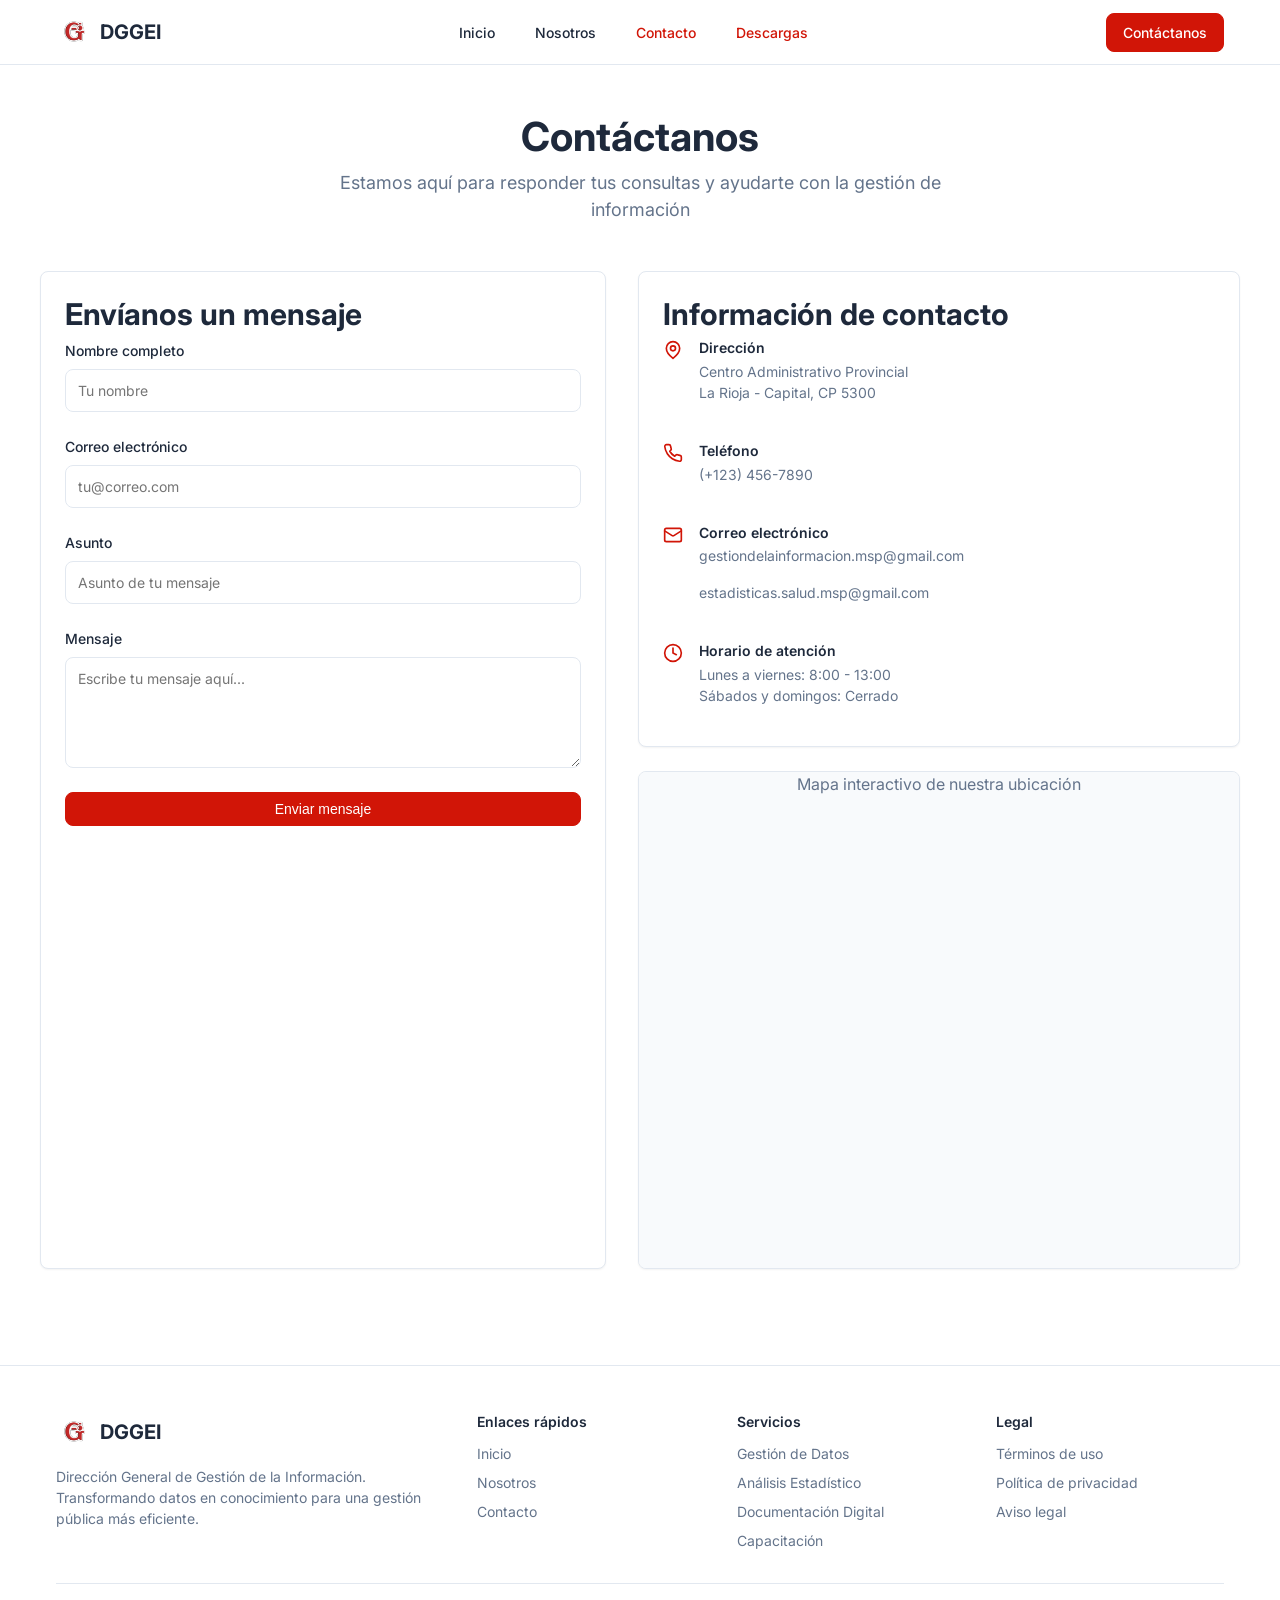
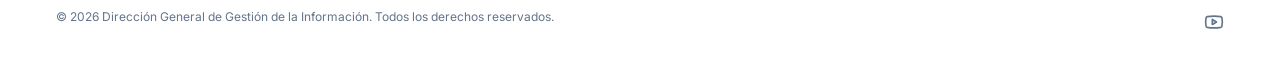
==== contacto.html @ c94e9ccd "Subiendo v1 de la pagina de institucional de la oficina" ====
<!DOCTYPE html>
<html lang="es">
  <head>
    <meta charset="UTF-8" />
    <meta name="viewport" content="width=device-width, initial-scale=1.0" />
    <title>
      Contacto - Dirección General de Gestión Estratégica de la Información
    </title>
    <link rel="stylesheet" href="styles.css" />
    <link
      rel="stylesheet"
      href="https://fonts.googleapis.com/css2?family=Inter:wght@400;500;600;700&display=swap"
    />
    <link rel="shortcut icon" href="assets/favicom.png" type="image/x-icon" />
  </head>
  <body>
    <div class="site-container">
      <!-- Header -->
      <header class="header">
        <div class="container header-container">
          <div class="logo">
            <a href="index.html" class="logo-link">
              <img
                src="assets/logo.svg"
                alt="Logo GI"
                class="logo-image"
                width="28"
                height="28"
              />
              <span class="logo-text">DGGEI</span>
            </a>
          </div>

          <!-- Desktop Navigation -->
          <nav class="desktop-nav">
            <a href="index.html" class="nav-link">Inicio</a>
            <a href="nosotros.html" class="nav-link">Nosotros</a>
            <a href="contacto.html" class="nav-link active">Contacto</a>
            <a href="descargas.html" class="nav-link active">Descargas</a>
          </nav>

          <div class="header-actions">
            <a href="contacto.html" class="button primary-button"
              >Contáctanos</a
            >
          </div>

          <!-- Mobile Menu Button -->
          <button class="mobile-menu-button" aria-label="Toggle Menu">
            <svg
              xmlns="http://www.w3.org/2000/svg"
              width="24"
              height="24"
              viewBox="0 0 24 24"
              fill="none"
              stroke="currentColor"
              stroke-width="2"
              stroke-linecap="round"
              stroke-linejoin="round"
              class="menu-icon"
            >
              <line x1="3" y1="12" x2="21" y2="12"></line>
              <line x1="3" y1="6" x2="21" y2="6"></line>
              <line x1="3" y1="18" x2="21" y2="18"></line>
            </svg>
            <svg
              xmlns="http://www.w3.org/2000/svg"
              width="24"
              height="24"
              viewBox="0 0 24 24"
              fill="none"
              stroke="currentColor"
              stroke-width="2"
              stroke-linecap="round"
              stroke-linejoin="round"
              class="close-icon hidden"
            >
              <line x1="18" y1="6" x2="6" y2="18"></line>
              <line x1="6" y1="6" x2="18" y2="18"></line>
            </svg>
          </button>
        </div>

        <!-- Mobile Navigation -->
        <div class="mobile-nav hidden">
          <div class="container mobile-nav-container">
            <a href="index.html" class="nav-link">Inicio</a>
            <a href="nosotros.html" class="nav-link">Nosotros</a>
            <a href="contacto.html" class="nav-link active">Contacto</a>
            <a href="descargas.html" class="nav-link">Descargas</a>
            <a href="contacto.html" class="button primary-button full-width"
              >Contáctanos</a
            >
          </div>
        </div>
      </header>

      <main>
        <div class="container page-container">
          <!-- Contact Header -->
          <div class="page-header">
            <h1 class="page-title">Contáctanos</h1>
            <p class="page-description">
              Estamos aquí para responder tus consultas y ayudarte con la
              gestión de información
            </p>
          </div>

          <div class="contact-grid">
            <!-- Contact Form -->
            <div class="card contact-form-card">
              <div class="card-content">
                <h2 class="section-title">Envíanos un mensaje</h2>
                <div id="form-success-message" class="success-message hidden">
                  ¡Gracias por contactarnos! Te responderemos a la brevedad.
                </div>
                <form
                  id="contact-form"
                  class="contact-form"
                  onsubmit="sendForm(event)"
                >
                  <div class="form-group">
                    <label for="name" class="form-label">Nombre completo</label>
                    <input
                      type="text"
                      id="name"
                      name="name"
                      class="form-input"
                      placeholder="Tu nombre"
                      required
                    />
                  </div>
                  <div class="form-group">
                    <label for="email" class="form-label"
                      >Correo electrónico</label
                    >
                    <input
                      type="email"
                      id="email"
                      name="email"
                      class="form-input"
                      placeholder="tu@correo.com"
                      required
                    />
                  </div>
                  <div class="form-group">
                    <label for="subject" class="form-label">Asunto</label>
                    <input
                      type="text"
                      id="subject"
                      name="subject"
                      class="form-input"
                      placeholder="Asunto de tu mensaje"
                      required
                    />
                  </div>
                  <div class="form-group">
                    <label for="message" class="form-label">Mensaje</label>
                    <textarea
                      id="message"
                      name="message"
                      class="form-textarea"
                      placeholder="Escribe tu mensaje aquí..."
                      rows="5"
                      required
                    ></textarea>
                  </div>
                  <button
                    type="submit"
                    class="button primary-button full-width"
                    id="submit-button"
                  >
                    Enviar mensaje
                  </button>
                </form>
              </div>
            </div>

            <!-- Contact Information -->
            <div class="contact-info">
              <div class="card">
                <div class="card-content">
                  <h2 class="section-title">Información de contacto</h2>
                  <div class="contact-details">
                    <div class="contact-item">
                      <svg
                        xmlns="http://www.w3.org/2000/svg"
                        width="20"
                        height="20"
                        viewBox="0 0 24 24"
                        fill="none"
                        stroke="currentColor"
                        stroke-width="2"
                        stroke-linecap="round"
                        stroke-linejoin="round"
                        class="icon"
                      >
                        <path
                          d="M20 10c0 6-8 12-8 12s-8-6-8-12a8 8 0 0 1 16 0Z"
                        ></path>
                        <circle cx="12" cy="10" r="3"></circle>
                      </svg>
                      <div>
                        <h3 class="contact-item-title">Dirección</h3>
                        <p class="contact-item-text">
                          Centro Administrativo Provincial<br />
                          La Rioja - Capital, CP 5300
                        </p>
                      </div>
                    </div>
                    <div class="contact-item">
                      <svg
                        xmlns="http://www.w3.org/2000/svg"
                        width="20"
                        height="20"
                        viewBox="0 0 24 24"
                        fill="none"
                        stroke="currentColor"
                        stroke-width="2"
                        stroke-linecap="round"
                        stroke-linejoin="round"
                        class="icon"
                      >
                        <path
                          d="M22 16.92v3a2 2 0 0 1-2.18 2 19.79 19.79 0 0 1-8.63-3.07 19.5 19.5 0 0 1-6-6 19.79 19.79 0 0 1-3.07-8.67A2 2 0 0 1 4.11 2h3a2 2 0 0 1 2 1.72 12.84 12.84 0 0 0 .7 2.81 2 2 0 0 1-.45 2.11L8.09 9.91a16 16 0 0 0 6 6l1.27-1.27a2 2 0 0 1 2.11-.45 12.84 12.84 0 0 0 2.81.7A2 2 0 0 1 22 16.92z"
                        ></path>
                      </svg>
                      <div>
                        <h3 class="contact-item-title">Teléfono</h3>
                        <p class="contact-item-text">(+123) 456-7890</p>
                      </div>
                    </div>
                    <div class="contact-item">
                      <svg
                        xmlns="http://www.w3.org/2000/svg"
                        width="20"
                        height="20"
                        viewBox="0 0 24 24"
                        fill="none"
                        stroke="currentColor"
                        stroke-width="2"
                        stroke-linecap="round"
                        stroke-linejoin="round"
                        class="icon"
                      >
                        <rect width="20" height="16" x="2" y="4" rx="2"></rect>
                        <path
                          d="m22 7-8.97 5.7a1.94 1.94 0 0 1-2.06 0L2 7"
                        ></path>
                      </svg>
                      <div>
                        <h3 class="contact-item-title">Correo electrónico</h3>
                        <p class="contact-item-text">
                          gestiondelainformacion.msp@gmail.com
                        </p>
                        <p class="contact-item-text">
                          estadisticas.salud.msp@gmail.com
                        </p>
                      </div>
                    </div>
                    <div class="contact-item">
                      <svg
                        xmlns="http://www.w3.org/2000/svg"
                        width="20"
                        height="20"
                        viewBox="0 0 24 24"
                        fill="none"
                        stroke="currentColor"
                        stroke-width="2"
                        stroke-linecap="round"
                        stroke-linejoin="round"
                        class="icon"
                      >
                        <circle cx="12" cy="12" r="10"></circle>
                        <polyline points="12 6 12 12 16 14"></polyline>
                      </svg>
                      <div>
                        <h3 class="contact-item-title">Horario de atención</h3>
                        <p class="contact-item-text">
                          Lunes a viernes: 8:00 - 13:00<br />
                          Sábados y domingos: Cerrado
                        </p>
                      </div>
                    </div>
                  </div>
                </div>
              </div>

              <!-- Map -->
              <div class="card map-card">
                <div class="map-placeholder">
                  <p class="map-placeholder-text">
                    Mapa interactivo de nuestra ubicación
                    <br />
                    <span class="map-placeholder-subtext"
                      ><iframe
                        src="https://www.google.com/maps/embed?pb=!1m18!1m12!1m3!1d3343.742573573482!2d-66.85952069999999!3d-29.4300107!2m3!1f0!2f0!3f0!3m2!1i1024!2i768!4f13.1!3m3!1m2!1s0x9427dbd21a9eafe9%3A0x290761e71077c26a!2sMinisterio%20de%20Salud%20P%C3%BAblica!5e1!3m2!1ses!2sar!4v1743521096053!5m2!1ses!2sar"
                        width="600"
                        height="450"
                        style="border: 0"
                        allowfullscreen=""
                        loading="lazy"
                        referrerpolicy="no-referrer-when-downgrade"
                      ></iframe
                    ></span>
                  </p>
                </div>
              </div>
            </div>
          </div>
        </div>
      </main>

      <!-- Footer -->
      <footer class="footer">
        <div class="container">
          <div class="footer-main">
            <div class="footer-info">
              <!-- Footer info logo -->
              <div class="logo">
                <a href="index.html" class="logo-link">
                  <img
                    src="assets/logo.svg"
                    alt="Logo GI"
                    class="logo-image"
                    width="28"
                    height="28"
                  />
                  <span class="logo-text">DGGEI</span>
                </a>
              </div>
              <p class="footer-description">
                Dirección General de Gestión de la Información. Transformando
                datos en conocimiento para una gestión pública más eficiente.
              </p>
            </div>
            <div class="footer-links">
              <div class="footer-links-column">
                <h3 class="footer-links-title">Enlaces rápidos</h3>
                <nav class="footer-nav">
                  <a href="index.html" class="footer-link">Inicio</a>
                  <a href="nosotros.html" class="footer-link">Nosotros</a>
                  <a href="contacto.html" class="footer-link">Contacto</a>
                </nav>
              </div>
              <div class="footer-links-column">
                <h3 class="footer-links-title">Servicios</h3>
                <nav class="footer-nav">
                  <a href="#" class="footer-link">Gestión de Datos</a>
                  <a href="#" class="footer-link">Análisis Estadístico</a>
                  <a href="#" class="footer-link">Documentación Digital</a>
                  <a href="#" class="footer-link">Capacitación</a>
                </nav>
              </div>
              <div class="footer-links-column">
                <h3 class="footer-links-title">Legal</h3>
                <nav class="footer-nav">
                  <a href="#" class="footer-link">Términos de uso</a>
                  <a href="#" class="footer-link">Política de privacidad</a>
                  <a href="#" class="footer-link">Aviso legal</a>
                </nav>
              </div>
            </div>
          </div>
          <div class="footer-bottom">
            <p class="copyright">
              &copy; <span id="current-year"></span> Dirección General de
              Gestión de la Información. Todos los derechos reservados.
            </p>
            <div class="social-links">
              <a
                target="_blank"
                href="https://www.youtube.com/"
                class="social-link"
                aria-label="YouTube"
              >
                <svg
                  xmlns="http://www.w3.org/2000/svg"
                  width="20"
                  height="20"
                  viewBox="0 0 24 24"
                  fill="none"
                  stroke="currentColor"
                  stroke-width="2"
                  stroke-linecap="round"
                  stroke-linejoin="round"
                >
                  <path
                    d="M2.5 17a24.12 24.12 0 0 1 0-10 2 2 0 0 1 1.4-1.4 49.56 49.56 0 0 1 16.2 0A2 2 0 0 1 21.5 7a24.12 24.12 0 0 1 0 10 2 2 0 0 1-1.4 1.4 49.55 49.55 0 0 1-16.2 0A2 2 0 0 1 2.5 17"
                  ></path>
                  <path d="m10 15 5-3-5-3z"></path>
                </svg>
              </a>
            </div>
          </div>
        </div>
      </footer>
    </div>

    <script src="script.js"></script>
  </body>
</html>
---- styles.css ----
/* Base Styles */
:root {
  --primary-color: #d11507;
  --primary-hover: #d11507;
  --background-color: #ffffff;
  --text-color: #1e293b;
  --text-muted: #64748b;
  --border-color: #e2e8f0;
  --card-background: #ffffff;
  --accent-background: #f8fafc;
  --success-color: #10b981;
  --success-background: #ecfdf5;
  --font-family: "Inter", -apple-system, BlinkMacSystemFont, "Segoe UI", Roboto,
    Oxygen, Ubuntu, Cantarell, "Open Sans", "Helvetica Neue", sans-serif;
  --border-radius: 0.5rem;
  --shadow-sm: 0 1px 2px 0 rgba(0, 0, 0, 0.05);
  --shadow: 0 1px 3px 0 rgba(0, 0, 0, 0.1), 0 1px 2px 0 rgba(0, 0, 0, 0.06);
  --shadow-md: 0 4px 6px -1px rgba(0, 0, 0, 0.1),
    0 2px 4px -1px rgba(0, 0, 0, 0.06);
  --shadow-lg: 0 10px 15px -3px rgba(0, 0, 0, 0.1),
    0 4px 6px -2px rgba(0, 0, 0, 0.05);
}

* {
  margin: 0;
  padding: 0;
  box-sizing: border-box;
}

html {
  font-size: 16px;
  scroll-behavior: smooth;
}

body {
  font-family: var(--font-family);
  color: var(--text-color);
  background-color: var(--background-color);
  line-height: 1.5;
}

.site-container {
  display: flex;
  flex-direction: column;
  min-height: 100vh;
}

.container {
  width: 100%;
  max-width: 1200px;
  margin: 0 auto;
  padding: 0 1rem;
}

main {
  flex: 1;
}

.hidden {
  display: none !important;
}

/* Typography */
h1,
h2,
h3,
h4,
h5,
h6 {
  font-weight: 700;
  line-height: 1.2;
  margin-bottom: 0.5rem;
}

p {
  margin-bottom: 1rem;
}

a {
  color: var(--primary-color);
  text-decoration: none;
  transition: color 0.2s ease;
}

a:hover {
  color: var(--primary-hover);
}

.text-center {
  text-align: center;
}

/* Buttons */
.button {
  display: inline-flex;
  align-items: center;
  justify-content: center;
  padding: 0.5rem 1rem;
  font-size: 0.875rem;
  font-weight: 500;
  border-radius: var(--border-radius);
  cursor: pointer;
  transition: all 0.2s ease;
  text-decoration: none;
}

.primary-button {
  background-color: var(--primary-color);
  color: white;
  border: 1px solid var(--primary-color);
}

.primary-button:hover {
  background-color: var(--primary-hover);
  color: white;
  border-color: var(--primary-hover);
}

.outline-button {
  background-color: transparent;
  color: var(--text-color);
  border: 1px solid var(--border-color);
}

.outline-button:hover {
  background-color: var(--accent-background);
}

.full-width {
  width: 100%;
}

/* Header */
.header {
  position: sticky;
  top: 0;
  z-index: 50;
  width: 100%;
  border-bottom: 1px solid var(--border-color);
  background-color: rgba(255, 255, 255, 0.95);
  backdrop-filter: blur(8px);
}

.header-container {
  display: flex;
  height: 4rem;
  align-items: center;
  justify-content: space-between;
}

/* Actualiza estos estilos en el archivo styles.css */
.logo-link {
  display: flex;
  align-items: center;
  gap: 0.5rem;
  color: var(--text-color);
}

.logo-image {
  width: 36px; /* Aumentado de 28px a 36px */
  height: 36px; /* Aumentado de 28px a 36px */
  object-fit: contain;
}

.logo-text {
  font-weight: 700;
  font-size: 1.25rem;
}

.icon {
  color: var(--primary-color);
}

.desktop-nav {
  display: none;
}

.nav-link {
  font-size: 0.875rem;
  font-weight: 500;
  color: var(--text-color);
  transition: color 0.2s ease;
  padding: 0.5rem;
}

.nav-link:hover,
.nav-link.active {
  color: var(--primary-color);
}

.header-actions {
  display: none;
}

.mobile-menu-button {
  display: flex;
  align-items: center;
  justify-content: center;
  background: none;
  border: none;
  cursor: pointer;
  color: var(--text-color);
}

.mobile-nav {
  border-top: 1px solid var(--border-color);
}

.mobile-nav-container {
  display: flex;
  flex-direction: column;
  gap: 1rem;
  padding: 1rem 0;
}

/* Hero Section */
.hero {
  background: linear-gradient(to bottom, #f0f9ff, #ffffff);
  padding: 5rem 0;
}

.hero-content {
  display: flex;
  flex-direction: column;
  align-items: center;
  text-align: center;
  gap: 1rem;
}

.hero-title {
  font-size: 2rem;
  font-weight: 700;
  line-height: 1.2;
}

.hero-description {
  max-width: 700px;
  color: var(--text-muted);
  font-size: 1.125rem;
}

.hero-buttons {
  display: flex;
  gap: 1rem;
  margin-top: 1rem;
}

/* Sections */
section {
  padding: 3rem 0;
}

.section-header {
  display: flex;
  flex-direction: column;
  align-items: center;
  text-align: center;
  margin-bottom: 2rem;
}

.section-title {
  font-size: 1.875rem;
  font-weight: 700;
  margin-bottom: 0.5rem;
}

.section-description {
  max-width: 700px;
  color: var(--text-muted);
  font-size: 1rem;
}

/* Cards */
.card {
  background-color: var(--card-background);
  border: 1px solid var(--border-color);
  border-radius: var(--border-radius);
  overflow: hidden;
  box-shadow: var(--shadow-sm);
}

.card-header {
  display: flex;
  align-items: center;
  gap: 1rem;
  padding: 1.5rem;
}

.card-title {
  font-size: 1.25rem;
  font-weight: 600;
}

.card-title.accent {
  color: var(--primary-color);
}

.card-content {
  padding: 1.5rem;
}

.card-description {
  color: var(--text-muted);
  font-size: 0.875rem;
}

/* Services */
.services-grid {
  display: grid;
  grid-template-columns: 1fr;
  gap: 1.5rem;
}

/* CTA */
.cta {
  background-color: var(--accent-background);
  padding: 3rem 0;
}

.cta-content {
  display: flex;
  flex-direction: column;
  align-items: center;
  text-align: center;
  gap: 1rem;
}

.cta-title {
  font-size: 1.5rem;
  font-weight: 700;
}

.cta-description {
  max-width: 600px;
  color: var(--text-muted);
  font-size: 1rem;
  margin-bottom: 1rem;
}

/* Page Container */
.page-container {
  padding: 3rem 0;
}

.page-header {
  display: flex;
  flex-direction: column;
  align-items: center;
  text-align: center;
  margin-bottom: 2rem;
}

.page-title {
  font-size: 2.5rem;
  font-weight: 700;
  margin-bottom: 0.5rem;
}

.page-description {
  max-width: 700px;
  color: var(--text-muted);
  font-size: 1.125rem;
}

/* About Us Page */
.mission-vision {
  display: grid;
  grid-template-columns: 1fr;
  gap: 1.5rem;
  margin-bottom: 3rem;
}

.history-section {
  margin-bottom: 3rem;
}

.history-content {
  display: grid;
  grid-template-columns: 1fr;
  gap: 2rem;
}

.history-text p {
  margin-bottom: 1rem;
}

.history-image {
  display: flex;
  justify-content: center;
}

.rounded-image {
  border-radius: var(--border-radius);
  box-shadow: var(--shadow-md);
  max-width: 100%;
  height: auto;
}

.team-section {
  margin-bottom: 3rem;
}

.team-grid {
  display: grid;
  grid-template-columns: 1fr;
  gap: 1.5rem;
}

.team-card {
  padding: 1.5rem;
}

.team-member {
  display: flex;
  flex-direction: column;
  align-items: center;
  text-align: center;
}

.team-photo {
  width: 6rem;
  height: 6rem;
  border-radius: 50%;
  background-color: var(--accent-background);
  overflow: hidden;
  margin-bottom: 1rem;
}

.team-photo img {
  width: 100%;
  height: 100%;
  object-fit: cover;
}

.team-name {
  font-size: 1.125rem;
  font-weight: 700;
  margin-bottom: 0.25rem;
}

.team-position {
  font-size: 0.875rem;
  color: var(--text-muted);
  margin-bottom: 0.5rem;
}

.team-bio {
  font-size: 0.875rem;
}

.values-section {
  background-color: var(--accent-background);
  padding: 2rem;
  border-radius: var(--border-radius);
}

.values-grid {
  display: grid;
  grid-template-columns: 1fr;
  gap: 1rem;
  margin-top: 1.5rem;
}

.value-card {
  background-color: var(--card-background);
  padding: 1rem;
  border-radius: var(--border-radius);
  box-shadow: var(--shadow-sm);
}

.value-title {
  font-size: 1rem;
  font-weight: 600;
  color: var(--primary-color);
  margin-bottom: 0.5rem;
}

.value-description {
  font-size: 0.875rem;
}

/* Contact Page */
.contact-grid {
  display: grid;
  grid-template-columns: 1fr;
  gap: 2rem;
  margin-bottom: 3rem;
}

.contact-form-card {
  padding: 0;
}

.contact-form {
  display: flex;
  flex-direction: column;
  gap: 1.5rem;
}

.form-group {
  display: flex;
  flex-direction: column;
  gap: 0.5rem;
}

.form-label {
  font-size: 0.875rem;
  font-weight: 500;
}

.form-input,
.form-textarea {
  padding: 0.75rem;
  border: 1px solid var(--border-color);
  border-radius: var(--border-radius);
  font-family: var(--font-family);
  font-size: 0.875rem;
  width: 100%;
}

.form-input:focus,
.form-textarea:focus {
  outline: none;
  border-color: var(--primary-color);
  box-shadow: 0 0 0 2px rgba(37, 99, 235, 0.2);
}

.success-message {
  background-color: var(--success-background);
  color: var(--success-color);
  padding: 1rem;
  border-radius: var(--border-radius);
  margin-bottom: 1.5rem;
}

.contact-info {
  display: flex;
  flex-direction: column;
  gap: 1.5rem;
}

.contact-details {
  display: flex;
  flex-direction: column;
  gap: 1.5rem;
}

.contact-item {
  display: flex;
  gap: 1rem;
}

.contact-item-title {
  font-size: 0.875rem;
  font-weight: 600;
  margin-bottom: 0.25rem;
}

.contact-item-text {
  font-size: 0.875rem;
  color: var(--text-muted);
}

.map-card {
  padding: 0;
}

.map-placeholder {
  aspect-ratio: 16 / 9;
  width: 100%;
  background-color: var(--accent-background);
  display: flex;
  align-items: center;
  justify-content: center;
}

.map-placeholder-text {
  text-align: center;
  color: var(--text-muted);
}

.map-placeholder-subtext {
  font-size: 0.75rem;
}

.faq-section {
  margin-top: 3rem;
}

.faq-grid {
  display: grid;
  grid-template-columns: 1fr;
  gap: 1.5rem;
  margin-top: 2rem;
}

.faq-question {
  font-size: 1.125rem;
  font-weight: 600;
  margin-bottom: 0.5rem;
}

.faq-answer {
  color: var(--text-muted);
  font-size: 0.875rem;
}

/* Footer */
.footer {
  background-color: var(--background-color);
  border-top: 1px solid var(--border-color);
  padding: 3rem 0 1.5rem;
}

.footer-main {
  display: flex;
  flex-direction: column;
  gap: 2rem;
  margin-bottom: 2rem;
}

.footer-info {
  display: flex;
  flex-direction: column;
  gap: 1rem;
}

.footer-description {
  font-size: 0.875rem;
  color: var(--text-muted);
}

.footer-links {
  display: grid;
  grid-template-columns: repeat(2, 1fr);
  gap: 2rem;
}

.footer-links-title {
  font-size: 0.875rem;
  font-weight: 600;
  margin-bottom: 0.75rem;
}

.footer-nav {
  display: flex;
  flex-direction: column;
  gap: 0.5rem;
}

.footer-link {
  font-size: 0.875rem;
  color: var(--text-muted);
}

.footer-link:hover {
  text-decoration: underline;
}

.footer-bottom {
  display: flex;
  flex-direction: column;
  gap: 1rem;
  padding-top: 1.5rem;
  border-top: 1px solid var(--border-color);
}

.copyright {
  font-size: 0.75rem;
  color: var(--text-muted);
}

.social-links {
  display: flex;
  gap: 1rem;
}

.social-link {
  color: var(--text-muted);
  transition: color 0.2s ease;
}

.social-link:hover {
  color: var(--text-color);
}

/* Media Queries */
@media (min-width: 640px) {
  .hero-title {
    font-size: 2.5rem;
  }

  .services-grid {
    grid-template-columns: repeat(2, 1fr);
  }

  .values-grid {
    grid-template-columns: repeat(2, 1fr);
  }

  .faq-grid {
    grid-template-columns: repeat(2, 1fr);
  }

  .footer-bottom {
    flex-direction: row;
    justify-content: space-between;
    align-items: center;
  }
}

@media (min-width: 768px) {
  .desktop-nav {
    display: flex;
    gap: 1.5rem;
  }

  .header-actions {
    display: flex;
    gap: 1rem;
  }

  .mobile-menu-button {
    display: none;
  }

  .hero-title {
    font-size: 3rem;
  }

  .mission-vision {
    grid-template-columns: repeat(2, 1fr);
  }

  .history-content {
    grid-template-columns: 1fr 1fr;
  }

  .team-grid {
    grid-template-columns: repeat(3, 1fr);
  }

  .contact-grid {
    grid-template-columns: 1fr 1fr;
  }
}

@media (min-width: 1024px) {
  .services-grid {
    grid-template-columns: repeat(3, 1fr);
  }

  .values-grid {
    grid-template-columns: repeat(4, 1fr);
  }

  .footer-links {
    grid-template-columns: repeat(3, 1fr);
  }

  .footer-main {
    flex-direction: row;
  }

  .footer-info {
    width: 33.333%;
  }

  .footer-links {
    flex: 1;
  }
}

/* Downloads Page Styles */
.downloads-section,
.dashboards-section,
.instructions-section {
  margin-bottom: 3rem;
}

.documents-grid {
  display: grid;
  grid-template-columns: 1fr;
  gap: 1.5rem;
  margin-top: 1.5rem;
}

.document-card {
  display: flex;
  flex-direction: column;
  background-color: var(--card-background);
  border: 1px solid var(--border-color);
  border-radius: var(--border-radius);
  overflow: hidden;
  padding: 1.5rem;
  box-shadow: var(--shadow-sm);
}

@media (min-width: 768px) {
  .document-card {
    flex-direction: row;
    align-items: center;
    gap: 1.5rem;
  }
}

.document-icon {
  display: flex;
  justify-content: center;
  align-items: center;
  color: var(--primary-color);
  margin-bottom: 1rem;
}

@media (min-width: 768px) {
  .document-icon {
    margin-bottom: 0;
  }
}

.document-info {
  flex: 1;
}

.document-title {
  font-size: 1.125rem;
  font-weight: 600;
  margin-bottom: 0.5rem;
}

.document-description {
  color: var(--text-muted);
  font-size: 0.875rem;
  margin-bottom: 0.75rem;
}

.document-meta {
  display: flex;
  flex-wrap: wrap;
  gap: 1rem;
  font-size: 0.75rem;
  color: var(--text-muted);
}

.document-download-btn {
  display: flex;
  align-items: center;
  gap: 0.5rem;
  margin-top: 1rem;
}

@media (min-width: 768px) {
  .document-download-btn {
    margin-top: 0;
  }
}

.download-icon {
  color: var(--primary-color);
}

.upload-section {
  margin-top: 3rem;
  background-color: var(--accent-background);
  padding: 2rem;
  border-radius: var(--border-radius);
}

.upload-title {
  font-size: 1.25rem;
  font-weight: 600;
  margin-bottom: 0.5rem;
}

.upload-description {
  color: var(--text-muted);
  font-size: 0.875rem;
  margin-bottom: 1.5rem;
}

.upload-form {
  display: flex;
  flex-direction: column;
  gap: 1.5rem;
}

.file-upload-container {
  position: relative;
}

.file-input {
  position: absolute;
  width: 0.1px;
  height: 0.1px;
  opacity: 0;
  overflow: hidden;
  z-index: -1;
}

.file-upload-label {
  display: flex;
  align-items: center;
  gap: 0.5rem;
  padding: 0.75rem 1rem;
  background-color: var(--accent-background);
  border: 1px solid var(--border-color);
  border-radius: var(--border-radius);
  cursor: pointer;
  font-size: 0.875rem;
  transition: background-color 0.2s ease;
}

.file-upload-label:hover {
  background-color: var(--border-color);
}

.file-name {
  margin-top: 0.5rem;
  font-size: 0.875rem;
  color: var(--text-muted);
}

.dashboards-grid {
  display: grid;
  grid-template-columns: 1fr;
  gap: 2rem;
  margin-top: 1.5rem;
}

@media (min-width: 1024px) {
  .dashboards-grid {
    grid-template-columns: repeat(2, 1fr);
  }
}

.dashboard-card {
  background-color: var(--card-background);
  border: 1px solid var(--border-color);
  border-radius: var(--border-radius);
  overflow: hidden;
  box-shadow: var(--shadow-sm);
  padding: 1.5rem;
}

.dashboard-title {
  font-size: 1.25rem;
  font-weight: 600;
  margin-bottom: 0.5rem;
}

.dashboard-description {
  color: var(--text-muted);
  font-size: 0.875rem;
  margin-bottom: 1.5rem;
}

.dashboard-embed {
  margin-bottom: 1rem;
}

.dashboard-placeholder {
  position: relative;
  width: 100%;
  border-radius: var(--border-radius);
  overflow: hidden;
}

.dashboard-image {
  width: 100%;
  height: auto;
  display: block;
}

.dashboard-overlay {
  position: absolute;
  top: 0;
  left: 0;
  width: 100%;
  height: 100%;
  background-color: rgba(0, 0, 0, 0.5);
  display: flex;
  align-items: center;
  justify-content: center;
  opacity: 0;
  transition: opacity 0.3s ease;
}

.dashboard-placeholder:hover .dashboard-overlay {
  opacity: 1;
}

.dashboard-meta {
  display: flex;
  flex-wrap: wrap;
  gap: 1rem;
  font-size: 0.75rem;
  color: var(--text-muted);
  margin-top: 1rem;
}

.add-dashboard-form {
  display: flex;
  flex-direction: column;
  gap: 1.5rem;
}

.form-select {
  padding: 0.75rem;
  border: 1px solid var(--border-color);
  border-radius: var(--border-radius);
  font-family: var(--font-family);
  font-size: 0.875rem;
  width: 100%;
  background-color: var(--background-color);
}

.code-textarea {
  font-family: monospace;
}

.instructions-section {
  margin-top: 3rem;
}

.instructions-content {
  display: flex;
  flex-direction: column;
  gap: 1.5rem;
  margin-top: 1.5rem;
}

.instruction-item {
  display: flex;
  gap: 1.5rem;
}

.instruction-number {
  display: flex;
  align-items: center;
  justify-content: center;
  width: 2.5rem;
  height: 2.5rem;
  background-color: var(--primary-color);
  color: white;
  border-radius: 50%;
  font-weight: 600;
  flex-shrink: 0;
}

.instruction-title {
  font-size: 1.125rem;
  font-weight: 600;
  margin-bottom: 0.5rem;
}

.instruction-description {
  color: var(--text-muted);
  font-size: 0.875rem;
}
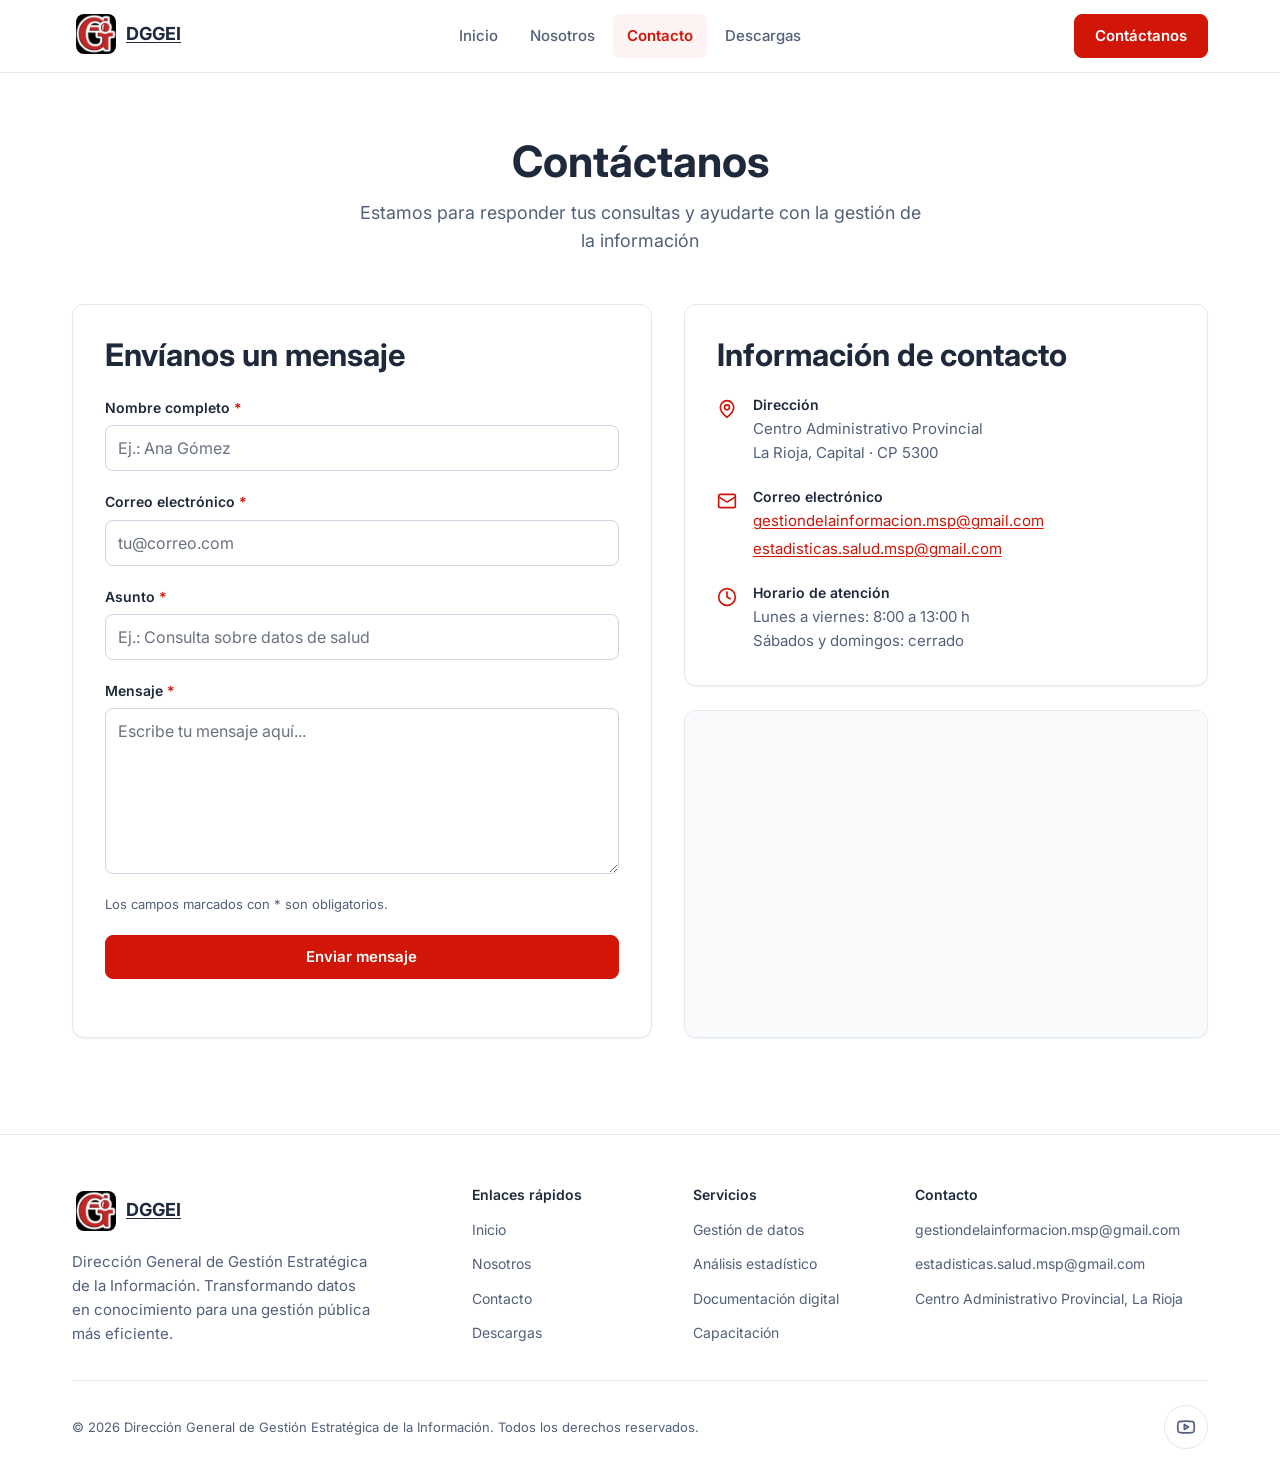
==== commit e3d5c0e4: "Rediseno del sitio, descargas sin tableros y formulario con Apps Script" ====
--- a/contacto.html
+++ b/contacto.html
@@ -2,18 +2,46 @@
 <html lang="es">
   <head>
     <meta charset="UTF-8" />
-    <meta name="viewport" content="width=device-width, initial-scale=1.0" />
-    <title>
-      Contacto - Dirección General de Gestión Estratégica de la Información
-    </title>
-    <link rel="stylesheet" href="styles.css" />
+    <meta name="viewport" content="width=device-width, initial-scale=1" />
+    <title>Contacto | DGGEI — Ministerio de Salud de La Rioja</title>
+    <meta
+      name="description"
+      content="Ponte en contacto con la Dirección General de Gestión Estratégica de la Información de La Rioja. Consultas, dirección, correos electrónicos y horario de atención."
+    />
+    <meta name="theme-color" content="#ffffff" />
+    <meta property="og:type" content="website" />
+    <meta property="og:site_name" content="DGGEI" />
+    <meta property="og:locale" content="es_AR" />
+    <meta
+      property="og:title"
+      content="Contacto | DGGEI — Ministerio de Salud de La Rioja"
+    />
+    <meta
+      property="og:description"
+      content="Consultas, dirección, correos electrónicos y horario de atención de la Dirección General de Gestión Estratégica de la Información de La Rioja."
+    />
+    <meta name="twitter:card" content="summary" />
+    <meta
+      name="twitter:title"
+      content="Contacto | DGGEI — Ministerio de Salud de La Rioja"
+    />
+    <meta
+      name="twitter:description"
+      content="Consultas, dirección, correos electrónicos y horario de atención de la Dirección General de Gestión Estratégica de la Información de La Rioja."
+    />
+    <link rel="icon" href="assets/favicon-32.png" sizes="32x32" type="image/png" />
+    <link rel="apple-touch-icon" href="assets/apple-touch-icon.png" />
+    <link rel="preconnect" href="https://fonts.googleapis.com" />
+    <link rel="preconnect" href="https://fonts.gstatic.com" crossorigin />
     <link
       rel="stylesheet"
       href="https://fonts.googleapis.com/css2?family=Inter:wght@400;500;600;700&display=swap"
     />
-    <link rel="shortcut icon" href="assets/favicom.png" type="image/x-icon" />
+    <link rel="stylesheet" href="styles.css" />
   </head>
   <body>
+    <a class="skip-link" href="#contenido">Saltar al contenido</a>
+
     <div class="site-container">
       <!-- Header -->
       <header class="header">
@@ -21,32 +49,41 @@
           <div class="logo">
             <a href="index.html" class="logo-link">
               <img
-                src="assets/logo.svg"
-                alt="Logo GI"
+                src="assets/logo-96.png"
+                alt=""
                 class="logo-image"
-                width="28"
-                height="28"
+                width="40"
+                height="40"
               />
               <span class="logo-text">DGGEI</span>
+              <span class="visually-hidden"
+                >— Dirección General de Gestión Estratégica de la Información</span
+              >
             </a>
           </div>
 
           <!-- Desktop Navigation -->
-          <nav class="desktop-nav">
+          <nav class="desktop-nav" aria-label="Navegación principal">
             <a href="index.html" class="nav-link">Inicio</a>
             <a href="nosotros.html" class="nav-link">Nosotros</a>
-            <a href="contacto.html" class="nav-link active">Contacto</a>
-            <a href="descargas.html" class="nav-link active">Descargas</a>
+            <a href="contacto.html" class="nav-link" aria-current="page"
+              >Contacto</a
+            >
+            <a href="descargas.html" class="nav-link">Descargas</a>
           </nav>
 
           <div class="header-actions">
-            <a href="contacto.html" class="button primary-button"
-              >Contáctanos</a
-            >
+            <a href="contacto.html" class="button primary-button">Contáctanos</a>
           </div>
 
           <!-- Mobile Menu Button -->
-          <button class="mobile-menu-button" aria-label="Toggle Menu">
+          <button
+            class="mobile-menu-button"
+            type="button"
+            aria-label="Abrir menú"
+            aria-expanded="false"
+            aria-controls="mobile-nav"
+          >
             <svg
               xmlns="http://www.w3.org/2000/svg"
               width="24"
@@ -58,6 +95,8 @@
               stroke-linecap="round"
               stroke-linejoin="round"
               class="menu-icon"
+              aria-hidden="true"
+              focusable="false"
             >
               <line x1="3" y1="12" x2="21" y2="12"></line>
               <line x1="3" y1="6" x2="21" y2="6"></line>
@@ -74,6 +113,8 @@
               stroke-linecap="round"
               stroke-linejoin="round"
               class="close-icon hidden"
+              aria-hidden="true"
+              focusable="false"
             >
               <line x1="18" y1="6" x2="6" y2="18"></line>
               <line x1="6" y1="6" x2="18" y2="18"></line>
@@ -82,27 +123,29 @@
         </div>
 
         <!-- Mobile Navigation -->
-        <div class="mobile-nav hidden">
-          <div class="container mobile-nav-container">
+        <div class="mobile-nav hidden" id="mobile-nav">
+          <nav class="container mobile-nav-container" aria-label="Navegación móvil">
             <a href="index.html" class="nav-link">Inicio</a>
             <a href="nosotros.html" class="nav-link">Nosotros</a>
-            <a href="contacto.html" class="nav-link active">Contacto</a>
+            <a href="contacto.html" class="nav-link" aria-current="page"
+              >Contacto</a
+            >
             <a href="descargas.html" class="nav-link">Descargas</a>
             <a href="contacto.html" class="button primary-button full-width"
               >Contáctanos</a
             >
-          </div>
+          </nav>
         </div>
       </header>
 
-      <main>
+      <main id="contenido" tabindex="-1">
         <div class="container page-container">
           <!-- Contact Header -->
           <div class="page-header">
             <h1 class="page-title">Contáctanos</h1>
             <p class="page-description">
-              Estamos aquí para responder tus consultas y ayudarte con la
-              gestión de información
+              Estamos para responder tus consultas y ayudarte con la gestión de
+              la información
             </p>
           </div>
 
@@ -111,28 +154,49 @@
             <div class="card contact-form-card">
               <div class="card-content">
                 <h2 class="section-title">Envíanos un mensaje</h2>
-                <div id="form-success-message" class="success-message hidden">
-                  ¡Gracias por contactarnos! Te responderemos a la brevedad.
-                </div>
-                <form
-                  id="contact-form"
-                  class="contact-form"
-                  onsubmit="sendForm(event)"
-                >
+
+                <div
+                  id="form-success-message"
+                  class="success-message hidden"
+                  role="status"
+                ></div>
+                <div
+                  id="form-error-message"
+                  class="error-message hidden"
+                  role="alert"
+                ></div>
+
+                <form id="contact-form" class="contact-form">
+                  <div class="form-honeypot" aria-hidden="true">
+                    <label for="website">No completar este campo</label>
+                    <input
+                      type="text"
+                      id="website"
+                      name="website"
+                      tabindex="-1"
+                      autocomplete="off"
+                    />
+                  </div>
                   <div class="form-group">
-                    <label for="name" class="form-label">Nombre completo</label>
+                    <label for="name" class="form-label"
+                      >Nombre completo
+                      <span class="required-mark" aria-hidden="true">*</span></label
+                    >
                     <input
                       type="text"
                       id="name"
                       name="name"
                       class="form-input"
-                      placeholder="Tu nombre"
+                      placeholder="Ej.: Ana Gómez"
+                      autocomplete="name"
+                      maxlength="100"
                       required
                     />
                   </div>
                   <div class="form-group">
                     <label for="email" class="form-label"
-                      >Correo electrónico</label
+                      >Correo electrónico
+                      <span class="required-mark" aria-hidden="true">*</span></label
                     >
                     <input
                       type="email"
@@ -140,31 +204,47 @@
                       name="email"
                       class="form-input"
                       placeholder="tu@correo.com"
+                      autocomplete="email"
+                      inputmode="email"
+                      autocapitalize="none"
+                      spellcheck="false"
+                      maxlength="254"
                       required
                     />
                   </div>
                   <div class="form-group">
-                    <label for="subject" class="form-label">Asunto</label>
+                    <label for="subject" class="form-label"
+                      >Asunto
+                      <span class="required-mark" aria-hidden="true">*</span></label
+                    >
                     <input
                       type="text"
                       id="subject"
                       name="subject"
                       class="form-input"
-                      placeholder="Asunto de tu mensaje"
+                      placeholder="Ej.: Consulta sobre datos de salud"
+                      maxlength="120"
                       required
                     />
                   </div>
                   <div class="form-group">
-                    <label for="message" class="form-label">Mensaje</label>
+                    <label for="message" class="form-label"
+                      >Mensaje
+                      <span class="required-mark" aria-hidden="true">*</span></label
+                    >
                     <textarea
                       id="message"
                       name="message"
                       class="form-textarea"
                       placeholder="Escribe tu mensaje aquí..."
-                      rows="5"
+                      rows="6"
+                      maxlength="2000"
                       required
                     ></textarea>
                   </div>
+                  <p class="form-hint">
+                    Los campos marcados con * son obligatorios.
+                  </p>
                   <button
                     type="submit"
                     class="button primary-button full-width"
@@ -194,6 +274,8 @@
                         stroke-linecap="round"
                         stroke-linejoin="round"
                         class="icon"
+                        aria-hidden="true"
+                        focusable="false"
                       >
                         <path
                           d="M20 10c0 6-8 12-8 12s-8-6-8-12a8 8 0 0 1 16 0Z"
@@ -204,7 +286,7 @@
                         <h3 class="contact-item-title">Dirección</h3>
                         <p class="contact-item-text">
                           Centro Administrativo Provincial<br />
-                          La Rioja - Capital, CP 5300
+                          La Rioja, Capital · CP 5300
                         </p>
                       </div>
                     </div>
@@ -220,28 +302,8 @@
                         stroke-linecap="round"
                         stroke-linejoin="round"
                         class="icon"
-                      >
-                        <path
-                          d="M22 16.92v3a2 2 0 0 1-2.18 2 19.79 19.79 0 0 1-8.63-3.07 19.5 19.5 0 0 1-6-6 19.79 19.79 0 0 1-3.07-8.67A2 2 0 0 1 4.11 2h3a2 2 0 0 1 2 1.72 12.84 12.84 0 0 0 .7 2.81 2 2 0 0 1-.45 2.11L8.09 9.91a16 16 0 0 0 6 6l1.27-1.27a2 2 0 0 1 2.11-.45 12.84 12.84 0 0 0 2.81.7A2 2 0 0 1 22 16.92z"
-                        ></path>
-                      </svg>
-                      <div>
-                        <h3 class="contact-item-title">Teléfono</h3>
-                        <p class="contact-item-text">(+123) 456-7890</p>
-                      </div>
-                    </div>
-                    <div class="contact-item">
-                      <svg
-                        xmlns="http://www.w3.org/2000/svg"
-                        width="20"
-                        height="20"
-                        viewBox="0 0 24 24"
-                        fill="none"
-                        stroke="currentColor"
-                        stroke-width="2"
-                        stroke-linecap="round"
-                        stroke-linejoin="round"
-                        class="icon"
+                        aria-hidden="true"
+                        focusable="false"
                       >
                         <rect width="20" height="16" x="2" y="4" rx="2"></rect>
                         <path
@@ -251,10 +313,18 @@
                       <div>
                         <h3 class="contact-item-title">Correo electrónico</h3>
                         <p class="contact-item-text">
-                          gestiondelainformacion.msp@gmail.com
+                          <a
+                            class="contact-item-link"
+                            href="mailto:gestiondelainformacion.msp@gmail.com"
+                            >gestiondelainformacion.msp<wbr />@gmail.com</a
+                          >
                         </p>
                         <p class="contact-item-text">
-                          estadisticas.salud.msp@gmail.com
+                          <a
+                            class="contact-item-link"
+                            href="mailto:estadisticas.salud.msp@gmail.com"
+                            >estadisticas.salud.msp<wbr />@gmail.com</a
+                          >
                         </p>
                       </div>
                     </div>
@@ -270,6 +340,8 @@
                         stroke-linecap="round"
                         stroke-linejoin="round"
                         class="icon"
+                        aria-hidden="true"
+                        focusable="false"
                       >
                         <circle cx="12" cy="12" r="10"></circle>
                         <polyline points="12 6 12 12 16 14"></polyline>
@@ -277,8 +349,8 @@
                       <div>
                         <h3 class="contact-item-title">Horario de atención</h3>
                         <p class="contact-item-text">
-                          Lunes a viernes: 8:00 - 13:00<br />
-                          Sábados y domingos: Cerrado
+                          Lunes a viernes: 8:00 a 13:00 h<br />
+                          Sábados y domingos: cerrado
                         </p>
                       </div>
                     </div>
@@ -288,22 +360,14 @@
 
               <!-- Map -->
               <div class="card map-card">
-                <div class="map-placeholder">
-                  <p class="map-placeholder-text">
-                    Mapa interactivo de nuestra ubicación
-                    <br />
-                    <span class="map-placeholder-subtext"
-                      ><iframe
-                        src="https://www.google.com/maps/embed?pb=!1m18!1m12!1m3!1d3343.742573573482!2d-66.85952069999999!3d-29.4300107!2m3!1f0!2f0!3f0!3m2!1i1024!2i768!4f13.1!3m3!1m2!1s0x9427dbd21a9eafe9%3A0x290761e71077c26a!2sMinisterio%20de%20Salud%20P%C3%BAblica!5e1!3m2!1ses!2sar!4v1743521096053!5m2!1ses!2sar"
-                        width="600"
-                        height="450"
-                        style="border: 0"
-                        allowfullscreen=""
-                        loading="lazy"
-                        referrerpolicy="no-referrer-when-downgrade"
-                      ></iframe
-                    ></span>
-                  </p>
+                <div class="map-embed">
+                  <iframe
+                    title="Ubicación del Ministerio de Salud Pública de La Rioja en Google Maps"
+                    src="https://www.google.com/maps/embed?pb=!1m18!1m12!1m3!1d3343.742573573482!2d-66.85952069999999!3d-29.4300107!2m3!1f0!2f0!3f0!3m2!1i1024!2i768!4f13.1!3m3!1m2!1s0x9427dbd21a9eafe9%3A0x290761e71077c26a!2sMinisterio%20de%20Salud%20P%C3%BAblica!5e1!3m2!1ses!2sar!4v1743521096053!5m2!1ses!2sar"
+                    loading="lazy"
+                    allowfullscreen
+                    referrerpolicy="no-referrer-when-downgrade"
+                  ></iframe>
                 </div>
               </div>
             </div>
@@ -316,48 +380,71 @@
         <div class="container">
           <div class="footer-main">
             <div class="footer-info">
-              <!-- Footer info logo -->
               <div class="logo">
                 <a href="index.html" class="logo-link">
                   <img
-                    src="assets/logo.svg"
-                    alt="Logo GI"
+                    src="assets/logo-96.png"
+                    alt=""
                     class="logo-image"
-                    width="28"
-                    height="28"
+                    width="40"
+                    height="40"
                   />
                   <span class="logo-text">DGGEI</span>
+                  <span class="visually-hidden"
+                    >— Dirección General de Gestión Estratégica de la
+                    Información</span
+                  >
                 </a>
               </div>
               <p class="footer-description">
-                Dirección General de Gestión de la Información. Transformando
-                datos en conocimiento para una gestión pública más eficiente.
+                Dirección General de Gestión Estratégica de la Información.
+                Transformando datos en conocimiento para una gestión pública más
+                eficiente.
               </p>
             </div>
             <div class="footer-links">
               <div class="footer-links-column">
                 <h3 class="footer-links-title">Enlaces rápidos</h3>
-                <nav class="footer-nav">
+                <nav class="footer-nav" aria-label="Enlaces rápidos">
                   <a href="index.html" class="footer-link">Inicio</a>
                   <a href="nosotros.html" class="footer-link">Nosotros</a>
                   <a href="contacto.html" class="footer-link">Contacto</a>
+                  <a href="descargas.html" class="footer-link">Descargas</a>
                 </nav>
               </div>
               <div class="footer-links-column">
                 <h3 class="footer-links-title">Servicios</h3>
-                <nav class="footer-nav">
-                  <a href="#" class="footer-link">Gestión de Datos</a>
-                  <a href="#" class="footer-link">Análisis Estadístico</a>
-                  <a href="#" class="footer-link">Documentación Digital</a>
-                  <a href="#" class="footer-link">Capacitación</a>
+                <nav class="footer-nav" aria-label="Servicios">
+                  <a href="index.html#servicios" class="footer-link"
+                    >Gestión de datos</a
+                  >
+                  <a href="index.html#servicios" class="footer-link"
+                    >Análisis estadístico</a
+                  >
+                  <a href="index.html#servicios" class="footer-link"
+                    >Documentación digital</a
+                  >
+                  <a href="index.html#servicios" class="footer-link"
+                    >Capacitación</a
+                  >
                 </nav>
               </div>
               <div class="footer-links-column">
-                <h3 class="footer-links-title">Legal</h3>
-                <nav class="footer-nav">
-                  <a href="#" class="footer-link">Términos de uso</a>
-                  <a href="#" class="footer-link">Política de privacidad</a>
-                  <a href="#" class="footer-link">Aviso legal</a>
+                <h3 class="footer-links-title">Contacto</h3>
+                <nav class="footer-nav" aria-label="Contacto">
+                  <a
+                    href="mailto:gestiondelainformacion.msp@gmail.com"
+                    class="footer-link"
+                    >gestiondelainformacion.msp<wbr />@gmail.com</a
+                  >
+                  <a
+                    href="mailto:estadisticas.salud.msp@gmail.com"
+                    class="footer-link"
+                    >estadisticas.salud.msp<wbr />@gmail.com</a
+                  >
+                  <a href="contacto.html" class="footer-link"
+                    >Centro Administrativo Provincial, La Rioja</a
+                  >
                 </nav>
               </div>
             </div>
@@ -365,14 +452,16 @@
           <div class="footer-bottom">
             <p class="copyright">
               &copy; <span id="current-year"></span> Dirección General de
-              Gestión de la Información. Todos los derechos reservados.
+              Gestión Estratégica de la Información. Todos los derechos
+              reservados.
             </p>
             <div class="social-links">
               <a
                 target="_blank"
-                href="https://www.youtube.com/"
+                rel="noopener noreferrer"
+                href="https://www.youtube.com/@GestiondelaInformacion-MSP"
                 class="social-link"
-                aria-label="YouTube"
+                aria-label="Canal de YouTube de la Dirección General de Gestión Estratégica de la Información"
               >
                 <svg
                   xmlns="http://www.w3.org/2000/svg"
@@ -384,6 +473,8 @@
                   stroke-width="2"
                   stroke-linecap="round"
                   stroke-linejoin="round"
+                  aria-hidden="true"
+                  focusable="false"
                 >
                   <path
                     d="M2.5 17a24.12 24.12 0 0 1 0-10 2 2 0 0 1 1.4-1.4 49.56 49.56 0 0 1 16.2 0A2 2 0 0 1 21.5 7a24.12 24.12 0 0 1 0 10 2 2 0 0 1-1.4 1.4 49.55 49.55 0 0 1-16.2 0A2 2 0 0 1 2.5 17"
@@ -397,6 +488,6 @@
       </footer>
     </div>
 
-    <script src="script.js"></script>
+    <script src="script.js" defer></script>
   </body>
 </html>
--- a/styles.css
+++ b/styles.css
@@ -1,66 +1,130 @@
-/* Base Styles */
+/* ==========================================================================
+   DGGEI — Hoja de estilos
+   Sistema de diseño: tokens, tipografía fluida, componentes y utilidades.
+   ========================================================================== */
+
+/* Tokens ------------------------------------------------------------------ */
 :root {
-  --primary-color: #d11507;
-  --primary-hover: #d11507;
-  --background-color: #ffffff;
-  --text-color: #1e293b;
-  --text-muted: #64748b;
-  --border-color: #e2e8f0;
-  --card-background: #ffffff;
-  --accent-background: #f8fafc;
-  --success-color: #10b981;
+  --brand: #d11507;
+  --brand-hover: #a91106;
+  --brand-active: #8c0d04;
+  --brand-soft: #fdf3f2;
+  --brand-soft-strong: #f8ded9;
+
+  --surface: #ffffff;
+  --surface-muted: #f8fafc;
+  --text: #1e293b;
+  --text-muted: #52607a;
+  --border: #e2e8f0;
+  --border-strong: #cbd5e1;
+
+  --success: #047857;
   --success-background: #ecfdf5;
+  --success-border: #a7f3d0;
+  --danger: #b42318;
+  --danger-background: #fef3f2;
+  --danger-border: #fecdca;
+
   --font-family: "Inter", -apple-system, BlinkMacSystemFont, "Segoe UI", Roboto,
     Oxygen, Ubuntu, Cantarell, "Open Sans", "Helvetica Neue", sans-serif;
-  --border-radius: 0.5rem;
-  --shadow-sm: 0 1px 2px 0 rgba(0, 0, 0, 0.05);
-  --shadow: 0 1px 3px 0 rgba(0, 0, 0, 0.1), 0 1px 2px 0 rgba(0, 0, 0, 0.06);
-  --shadow-md: 0 4px 6px -1px rgba(0, 0, 0, 0.1),
-    0 2px 4px -1px rgba(0, 0, 0, 0.06);
-  --shadow-lg: 0 10px 15px -3px rgba(0, 0, 0, 0.1),
-    0 4px 6px -2px rgba(0, 0, 0, 0.05);
-}
-
-* {
+
+  --radius-sm: 0.5rem;
+  --radius: 0.75rem;
+  --radius-lg: 1rem;
+  --shadow-sm: 0 1px 2px 0 rgba(15, 23, 42, 0.06);
+  --shadow-md: 0 10px 30px -18px rgba(15, 23, 42, 0.35);
+
+  --header-height: 4.5rem;
+  --container-width: 1200px;
+  --z-header: 20;
+  --z-skip-link: 100;
+
+  /* Alias heredados */
+  --primary-color: var(--brand);
+  --primary-hover: var(--brand-hover);
+  --background-color: var(--surface);
+  --text-color: var(--text);
+  --border-color: var(--border);
+  --card-background: var(--surface);
+  --accent-background: var(--surface-muted);
+  --border-radius: var(--radius-sm);
+  --shadow: var(--shadow-sm);
+  --shadow-lg: var(--shadow-md);
+}
+
+/* Base -------------------------------------------------------------------- */
+*,
+*::before,
+*::after {
   margin: 0;
   padding: 0;
   box-sizing: border-box;
 }
 
 html {
-  font-size: 16px;
+  font-size: 100%;
+  -webkit-text-size-adjust: 100%;
   scroll-behavior: smooth;
 }
 
 body {
   font-family: var(--font-family);
-  color: var(--text-color);
-  background-color: var(--background-color);
-  line-height: 1.5;
+  color: var(--text);
+  background-color: var(--surface);
+  line-height: 1.6;
+  overflow-wrap: break-word;
+  -webkit-font-smoothing: antialiased;
+  text-rendering: optimizeLegibility;
 }
 
 .site-container {
   display: flex;
   flex-direction: column;
-  min-height: 100vh;
+  min-height: 100dvh;
 }
 
 .container {
   width: 100%;
-  max-width: 1200px;
-  margin: 0 auto;
-  padding: 0 1rem;
+  max-width: var(--container-width);
+  margin-inline: auto;
+  padding-inline: clamp(1rem, 4vw, 2rem);
 }
 
 main {
-  flex: 1;
+  flex: 1 0 auto;
+}
+
+main:focus {
+  outline: none;
+}
+
+img,
+svg,
+iframe {
+  max-width: 100%;
 }
 
 .hidden {
   display: none !important;
 }
 
-/* Typography */
+.text-center {
+  text-align: center;
+}
+
+.visually-hidden {
+  position: absolute !important;
+  width: 1px;
+  height: 1px;
+  padding: 0;
+  margin: -1px;
+  overflow: hidden;
+  clip-path: inset(50%);
+  white-space: nowrap;
+  border: 0;
+}
+
+/* Tipografía -------------------------------------------------------------- */
 h1,
 h2,
 h3,
@@ -68,124 +132,206 @@
 h5,
 h6 {
   font-weight: 700;
-  line-height: 1.2;
-  margin-bottom: 0.5rem;
+  line-height: 1.15;
+  text-wrap: balance;
 }
 
 p {
   margin-bottom: 1rem;
+  text-wrap: pretty;
+}
+
+p:last-child {
+  margin-bottom: 0;
 }
 
 a {
-  color: var(--primary-color);
-  text-decoration: none;
-  transition: color 0.2s ease;
+  color: var(--brand);
+  text-decoration-thickness: 1px;
+  text-underline-offset: 2px;
+  transition: color 120ms ease-out;
 }
 
 a:hover {
-  color: var(--primary-hover);
-}
-
-.text-center {
-  text-align: center;
-}
-
-/* Buttons */
+  color: var(--brand-hover);
+}
+
+/* Foco visible ------------------------------------------------------------ */
+:where(a, button, input, textarea, select, summary):focus-visible {
+  outline: 3px solid var(--brand);
+  outline-offset: 3px;
+}
+
+/* Skip link --------------------------------------------------------------- */
+.skip-link {
+  position: absolute;
+  top: 0.75rem;
+  left: 0.75rem;
+  z-index: var(--z-skip-link);
+  display: inline-flex;
+  align-items: center;
+  min-height: 2.75rem;
+  padding: 0.5rem 1rem;
+  border-radius: var(--radius-sm);
+  background-color: var(--brand);
+  color: #fff;
+  font-size: 0.9375rem;
+  font-weight: 600;
+  transform: translateY(-200%);
+}
+
+.skip-link:focus-visible {
+  color: #fff;
+  transform: translateY(0);
+}
+
+#contenido,
+#servicios {
+  scroll-margin-top: calc(var(--header-height) + 1rem);
+}
+
+/* Botones ----------------------------------------------------------------- */
 .button {
   display: inline-flex;
   align-items: center;
   justify-content: center;
-  padding: 0.5rem 1rem;
-  font-size: 0.875rem;
-  font-weight: 500;
-  border-radius: var(--border-radius);
+  gap: 0.5rem;
+  min-height: 2.75rem;
+  padding: 0.625rem 1.25rem;
+  border: 1px solid transparent;
+  border-radius: var(--radius-sm);
+  font-family: inherit;
+  font-size: 0.9375rem;
+  font-weight: 600;
+  line-height: 1.2;
+  text-align: center;
+  text-decoration: none;
   cursor: pointer;
-  transition: all 0.2s ease;
-  text-decoration: none;
+  transition: background-color 120ms ease-out, border-color 120ms ease-out,
+    color 120ms ease-out;
+}
+
+.button:disabled {
+  cursor: not-allowed;
+  opacity: 0.65;
 }
 
 .primary-button {
-  background-color: var(--primary-color);
-  color: white;
-  border: 1px solid var(--primary-color);
+  background-color: var(--brand);
+  border-color: var(--brand);
+  color: #fff;
 }
 
 .primary-button:hover {
-  background-color: var(--primary-hover);
-  color: white;
-  border-color: var(--primary-hover);
+  background-color: var(--brand-hover);
+  border-color: var(--brand-hover);
+  color: #fff;
+}
+
+.primary-button:active {
+  background-color: var(--brand-active);
+  border-color: var(--brand-active);
+  color: #fff;
 }
 
 .outline-button {
-  background-color: transparent;
-  color: var(--text-color);
-  border: 1px solid var(--border-color);
+  background-color: var(--surface);
+  border-color: var(--border-strong);
+  color: var(--text);
 }
 
 .outline-button:hover {
-  background-color: var(--accent-background);
+  background-color: var(--surface-muted);
+  border-color: var(--text-muted);
+  color: var(--text);
 }
 
 .full-width {
   width: 100%;
 }
 
-/* Header */
+/* Header ------------------------------------------------------------------ */
 .header {
   position: sticky;
   top: 0;
-  z-index: 50;
+  z-index: var(--z-header);
   width: 100%;
-  border-bottom: 1px solid var(--border-color);
-  background-color: rgba(255, 255, 255, 0.95);
-  backdrop-filter: blur(8px);
+  background-color: var(--surface);
+  border-bottom: 1px solid var(--border);
 }
 
 .header-container {
   display: flex;
-  height: 4rem;
   align-items: center;
   justify-content: space-between;
-}
-
-/* Actualiza estos estilos en el archivo styles.css */
+  gap: 1rem;
+  min-height: var(--header-height);
+}
+
+.logo {
+  flex: none;
+}
+
 .logo-link {
-  display: flex;
-  align-items: center;
-  gap: 0.5rem;
-  color: var(--text-color);
+  display: inline-flex;
+  align-items: center;
+  gap: 0.625rem;
+  padding: 0.25rem;
+  border-radius: var(--radius-sm);
+  color: var(--text);
+}
+
+.logo-link:hover {
+  color: var(--text);
 }
 
 .logo-image {
-  width: 36px; /* Aumentado de 28px a 36px */
-  height: 36px; /* Aumentado de 28px a 36px */
+  display: block;
+  width: 40px;
+  height: 40px;
+  border-radius: 0.5rem;
   object-fit: contain;
 }
 
 .logo-text {
+  font-size: 1.125rem;
   font-weight: 700;
-  font-size: 1.25rem;
 }
 
 .icon {
-  color: var(--primary-color);
+  flex: none;
+  color: var(--brand);
 }
 
 .desktop-nav {
   display: none;
+  align-items: center;
+  gap: 0.25rem;
 }
 
 .nav-link {
-  font-size: 0.875rem;
+  display: inline-flex;
+  align-items: center;
+  min-height: 2.75rem;
+  padding: 0.5rem 0.875rem;
+  border-radius: var(--radius-sm);
+  color: var(--text-muted);
+  font-size: 0.9375rem;
   font-weight: 500;
-  color: var(--text-color);
-  transition: color 0.2s ease;
-  padding: 0.5rem;
-}
-
-.nav-link:hover,
-.nav-link.active {
-  color: var(--primary-color);
+  text-decoration: none;
+  transition: background-color 120ms ease-out, color 120ms ease-out;
+}
+
+.nav-link:hover {
+  background-color: var(--surface-muted);
+  color: var(--text);
+}
+
+.nav-link.active,
+.nav-link[aria-current="page"] {
+  background-color: var(--brand-soft);
+  color: var(--brand);
+  font-weight: 600;
 }
 
 .header-actions {
@@ -193,217 +339,293 @@
 }
 
 .mobile-menu-button {
-  display: flex;
+  display: inline-flex;
   align-items: center;
   justify-content: center;
-  background: none;
-  border: none;
+  flex: none;
+  width: 2.75rem;
+  height: 2.75rem;
+  border: 1px solid var(--border);
+  border-radius: var(--radius-sm);
+  background: var(--surface);
+  color: var(--text);
   cursor: pointer;
-  color: var(--text-color);
+}
+
+.mobile-menu-button:hover {
+  background-color: var(--surface-muted);
 }
 
 .mobile-nav {
-  border-top: 1px solid var(--border-color);
+  border-top: 1px solid var(--border);
+  background-color: var(--surface);
 }
 
 .mobile-nav-container {
   display: flex;
   flex-direction: column;
-  gap: 1rem;
-  padding: 1rem 0;
-}
-
-/* Hero Section */
+  gap: 0.25rem;
+  padding-block: 0.75rem 1.25rem;
+}
+
+.mobile-nav .nav-link {
+  justify-content: flex-start;
+  width: 100%;
+  padding: 0.75rem 1rem;
+}
+
+.mobile-nav .button {
+  margin-top: 0.5rem;
+}
+
+/* Hero -------------------------------------------------------------------- */
 .hero {
-  background: linear-gradient(to bottom, #f0f9ff, #ffffff);
-  padding: 5rem 0;
+  padding-block: clamp(3.5rem, 7vw, 6rem);
+  background-color: var(--brand-soft);
+  border-bottom: 1px solid var(--border);
 }
 
 .hero-content {
   display: flex;
   flex-direction: column;
   align-items: center;
+  gap: 1.25rem;
+  max-width: 56rem;
+  margin-inline: auto;
   text-align: center;
-  gap: 1rem;
+}
+
+.eyebrow {
+  display: inline-flex;
+  align-items: center;
+  gap: 0.5rem;
+  margin: 0;
+  padding: 0.375rem 0.875rem;
+  border: 1px solid var(--brand-soft-strong);
+  border-radius: 999px;
+  background-color: var(--surface);
+  color: var(--brand);
+  font-size: 0.875rem;
+  font-weight: 600;
 }
 
 .hero-title {
-  font-size: 2rem;
-  font-weight: 700;
-  line-height: 1.2;
+  max-width: 22ch;
+  font-size: clamp(2rem, 1.4rem + 2.4vw, 3.5rem);
+  line-height: 1.08;
 }
 
 .hero-description {
-  max-width: 700px;
-  color: var(--text-muted);
+  max-width: 62ch;
+  color: var(--text-muted);
+  font-size: clamp(1rem, 0.96rem + 0.2vw, 1.125rem);
+}
+
+.hero-buttons {
+  display: flex;
+  flex-wrap: wrap;
+  justify-content: center;
+  gap: 0.75rem;
+  margin-top: 0.5rem;
+}
+
+/* Secciones y encabezados ------------------------------------------------- */
+.section-header {
+  display: flex;
+  flex-direction: column;
+  align-items: center;
+  gap: 0.5rem;
+  margin-bottom: clamp(1.75rem, 3vw, 2.5rem);
+  text-align: center;
+}
+
+.section-title {
+  font-size: clamp(1.5rem, 1.3rem + 0.8vw, 2rem);
+}
+
+.section-description {
+  max-width: 62ch;
+  color: var(--text-muted);
+  font-size: 1rem;
+}
+
+/* Tarjetas ---------------------------------------------------------------- */
+.card {
+  background-color: var(--surface);
+  border: 1px solid var(--border);
+  border-radius: var(--radius);
+  box-shadow: var(--shadow-sm);
+}
+
+.card-header {
+  display: flex;
+  align-items: center;
+  gap: 0.875rem;
+  padding: 1.5rem 1.5rem 0;
+}
+
+.card-title {
   font-size: 1.125rem;
-}
-
-.hero-buttons {
-  display: flex;
-  gap: 1rem;
-  margin-top: 1rem;
-}
-
-/* Sections */
-section {
-  padding: 3rem 0;
-}
-
-.section-header {
-  display: flex;
-  flex-direction: column;
-  align-items: center;
-  text-align: center;
-  margin-bottom: 2rem;
-}
-
-.section-title {
-  font-size: 1.875rem;
-  font-weight: 700;
-  margin-bottom: 0.5rem;
-}
-
-.section-description {
-  max-width: 700px;
-  color: var(--text-muted);
-  font-size: 1rem;
-}
-
-/* Cards */
-.card {
-  background-color: var(--card-background);
-  border: 1px solid var(--border-color);
-  border-radius: var(--border-radius);
-  overflow: hidden;
-  box-shadow: var(--shadow-sm);
-}
-
-.card-header {
-  display: flex;
-  align-items: center;
-  gap: 1rem;
-  padding: 1.5rem;
-}
-
-.card-title {
-  font-size: 1.25rem;
   font-weight: 600;
+  line-height: 1.3;
 }
 
 .card-title.accent {
-  color: var(--primary-color);
+  color: var(--brand);
 }
 
 .card-content {
-  padding: 1.5rem;
+  padding: 1rem 1.5rem 1.5rem;
 }
 
 .card-description {
   color: var(--text-muted);
-  font-size: 0.875rem;
-}
-
-/* Services */
+  font-size: 0.9375rem;
+}
+
+/* Servicios --------------------------------------------------------------- */
+.services {
+  padding-block: clamp(3rem, 6vw, 5rem);
+}
+
 .services-grid {
   display: grid;
   grid-template-columns: 1fr;
-  gap: 1.5rem;
-}
-
-/* CTA */
+  gap: 1.25rem;
+}
+
+.icon-wrap {
+  display: inline-flex;
+  align-items: center;
+  justify-content: center;
+  flex: none;
+  width: 3rem;
+  height: 3rem;
+  border-radius: var(--radius);
+  background-color: var(--brand-soft);
+  color: var(--brand);
+}
+
+.icon-wrap svg {
+  width: 1.5rem;
+  height: 1.5rem;
+}
+
+/* CTA --------------------------------------------------------------------- */
 .cta {
-  background-color: var(--accent-background);
-  padding: 3rem 0;
+  padding-block: clamp(2.5rem, 5vw, 4rem);
+  background-color: var(--surface-muted);
+  border-block: 1px solid var(--border);
 }
 
 .cta-content {
   display: flex;
   flex-direction: column;
   align-items: center;
+  gap: 1rem;
+  max-width: 46rem;
+  margin-inline: auto;
   text-align: center;
-  gap: 1rem;
 }
 
 .cta-title {
-  font-size: 1.5rem;
-  font-weight: 700;
+  font-size: clamp(1.5rem, 1.3rem + 0.8vw, 2rem);
 }
 
 .cta-description {
-  max-width: 600px;
-  color: var(--text-muted);
-  font-size: 1rem;
-  margin-bottom: 1rem;
-}
-
-/* Page Container */
+  max-width: 58ch;
+  color: var(--text-muted);
+}
+
+/* Páginas internas -------------------------------------------------------- */
 .page-container {
-  padding: 3rem 0;
+  padding-block: clamp(2.5rem, 5vw, 4rem);
 }
 
 .page-header {
   display: flex;
   flex-direction: column;
   align-items: center;
+  gap: 0.75rem;
+  margin-bottom: clamp(2rem, 4vw, 3rem);
   text-align: center;
-  margin-bottom: 2rem;
 }
 
 .page-title {
-  font-size: 2.5rem;
-  font-weight: 700;
-  margin-bottom: 0.5rem;
+  font-size: clamp(1.875rem, 1.5rem + 1.5vw, 2.75rem);
 }
 
 .page-description {
-  max-width: 700px;
-  color: var(--text-muted);
-  font-size: 1.125rem;
-}
-
-/* About Us Page */
+  max-width: 62ch;
+  color: var(--text-muted);
+  font-size: clamp(1rem, 0.96rem + 0.2vw, 1.125rem);
+}
+
+/* Nosotros ---------------------------------------------------------------- */
 .mission-vision {
   display: grid;
   grid-template-columns: 1fr;
-  gap: 1.5rem;
-  margin-bottom: 3rem;
+  gap: 1.25rem;
+  margin-bottom: clamp(2.5rem, 5vw, 3.5rem);
 }
 
 .history-section {
-  margin-bottom: 3rem;
+  margin-bottom: clamp(2.5rem, 5vw, 3.5rem);
 }
 
 .history-content {
   display: grid;
   grid-template-columns: 1fr;
   gap: 2rem;
+  align-items: center;
+  margin-top: 1.5rem;
 }
 
 .history-text p {
-  margin-bottom: 1rem;
-}
-
-.history-image {
-  display: flex;
-  justify-content: center;
-}
-
-.rounded-image {
-  border-radius: var(--border-radius);
-  box-shadow: var(--shadow-md);
-  max-width: 100%;
-  height: auto;
+  color: var(--text-muted);
+}
+
+.history-media-inner {
+  display: flex;
+  flex-direction: column;
+  align-items: center;
+  gap: 0.5rem;
+  padding: 2.5rem 1.5rem;
+  border: 1px solid var(--brand-soft-strong);
+  border-radius: var(--radius-lg);
+  background-color: var(--brand-soft);
+  text-align: center;
+}
+
+.history-logo {
+  display: block;
+  width: 6rem;
+  height: 6rem;
+  border-radius: 1rem;
+}
+
+.history-media-title {
+  margin: 0.5rem 0 0;
+  font-size: 1.0625rem;
+  font-weight: 600;
+}
+
+.history-media-subtitle {
+  margin: 0;
+  color: var(--text-muted);
+  font-size: 0.9375rem;
 }
 
 .team-section {
-  margin-bottom: 3rem;
+  margin-bottom: clamp(2.5rem, 5vw, 3.5rem);
 }
 
 .team-grid {
   display: grid;
   grid-template-columns: 1fr;
-  gap: 1.5rem;
+  align-items: start;
+  gap: 1.25rem;
+  margin-top: 1.5rem;
 }
 
 .team-card {
@@ -417,13 +639,21 @@
   text-align: center;
 }
 
+.team-card-body {
+  display: contents;
+}
+
 .team-photo {
-  width: 6rem;
-  height: 6rem;
+  display: flex;
+  align-items: center;
+  justify-content: center;
+  width: 5.5rem;
+  height: 5.5rem;
+  margin-bottom: 1rem;
+  border: 1px solid var(--border);
   border-radius: 50%;
-  background-color: var(--accent-background);
+  background-color: var(--surface-muted);
   overflow: hidden;
-  margin-bottom: 1rem;
 }
 
 .team-photo img {
@@ -432,26 +662,38 @@
   object-fit: cover;
 }
 
+.team-avatar {
+  display: flex;
+  align-items: center;
+  justify-content: center;
+  width: 100%;
+  height: 100%;
+  background-color: var(--brand-soft);
+  color: var(--brand);
+  font-size: 1.5rem;
+  font-weight: 700;
+}
+
 .team-name {
-  font-size: 1.125rem;
-  font-weight: 700;
   margin-bottom: 0.25rem;
-}
-
-.team-position {
+  font-size: 1.0625rem;
+}.team-position {
+  margin-bottom: 0.5rem;
+  color: var(--brand);
   font-size: 0.875rem;
-  color: var(--text-muted);
-  margin-bottom: 0.5rem;
+  font-weight: 600;
 }
 
 .team-bio {
-  font-size: 0.875rem;
+  color: var(--text-muted);
+  font-size: 0.9375rem;
 }
 
 .values-section {
-  background-color: var(--accent-background);
-  padding: 2rem;
-  border-radius: var(--border-radius);
+  padding: clamp(1.5rem, 4vw, 2.5rem);
+  border: 1px solid var(--border);
+  border-radius: var(--radius-lg);
+  background-color: var(--surface-muted);
 }
 
 .values-grid {
@@ -462,198 +704,263 @@
 }
 
 .value-card {
-  background-color: var(--card-background);
-  padding: 1rem;
-  border-radius: var(--border-radius);
-  box-shadow: var(--shadow-sm);
+  padding: 1.25rem;
+  border: 1px solid var(--border);
+  border-radius: var(--radius);
+  background-color: var(--surface);
 }
 
 .value-title {
+  margin-bottom: 0.375rem;
+  color: var(--brand);
   font-size: 1rem;
-  font-weight: 600;
-  color: var(--primary-color);
-  margin-bottom: 0.5rem;
 }
 
 .value-description {
-  font-size: 0.875rem;
-}
-
-/* Contact Page */
+  color: var(--text-muted);
+  font-size: 0.9375rem;
+}
+
+/* Contacto ---------------------------------------------------------------- */
 .contact-grid {
   display: grid;
   grid-template-columns: 1fr;
   gap: 2rem;
-  margin-bottom: 3rem;
-}
-
-.contact-form-card {
-  padding: 0;
+  margin-bottom: 2rem;
+}
+
+.contact-form-card .card-content {
+  padding: clamp(1.5rem, 3vw, 2rem);
+}
+
+.contact-form-card .section-title {
+  margin-bottom: 1.5rem;
 }
 
 .contact-form {
   display: flex;
   flex-direction: column;
-  gap: 1.5rem;
+  gap: 1.25rem;
 }
 
 .form-group {
   display: flex;
   flex-direction: column;
-  gap: 0.5rem;
+  gap: 0.375rem;
 }
 
 .form-label {
+  color: var(--text);
   font-size: 0.875rem;
-  font-weight: 500;
+  font-weight: 600;
+}
+
+.required-mark {
+  color: var(--brand);
 }
 
 .form-input,
 .form-textarea {
-  padding: 0.75rem;
-  border: 1px solid var(--border-color);
-  border-radius: var(--border-radius);
-  font-family: var(--font-family);
-  font-size: 0.875rem;
   width: 100%;
-}
-
-.form-input:focus,
-.form-textarea:focus {
-  outline: none;
-  border-color: var(--primary-color);
-  box-shadow: 0 0 0 2px rgba(37, 99, 235, 0.2);
+  min-height: 2.75rem;
+  padding: 0.625rem 0.75rem;
+  border: 1px solid var(--border-strong);
+  border-radius: var(--radius-sm);
+  background-color: var(--surface);
+  color: var(--text);
+  font-family: inherit;
+  font-size: max(1rem, 1em);
+  line-height: 1.5;
+}
+
+.form-textarea {
+  min-height: 9rem;
+  resize: vertical;
+}
+
+.form-input::placeholder,
+.form-textarea::placeholder {
+  color: #6b7280;
+  opacity: 1;
+}
+
+.form-input:focus-visible,
+.form-textarea:focus-visible {
+  border-color: var(--brand);
+  outline: 3px solid var(--brand);
+  outline-offset: 2px;
+}
+
+.form-input:user-invalid,
+.form-textarea:user-invalid {
+  border-color: var(--danger);
+}
+
+.form-hint {
+  margin: 0;
+  color: var(--text-muted);
+  font-size: 0.8125rem;
+}
+
+/* Campo trampa para bots: fuera de pantalla, sin foco ni lectura por lectores. */
+.form-honeypot {
+  position: absolute;
+  left: -9999px;
+  width: 1px;
+  height: 1px;
+  overflow: hidden;
+}
+
+.success-message,
+.error-message {
+  margin-bottom: 1.25rem;
+  padding: 0.875rem 1rem;
+  border: 1px solid;
+  border-radius: var(--radius-sm);
+  font-size: 0.9375rem;
 }
 
 .success-message {
+  border-color: var(--success-border);
   background-color: var(--success-background);
-  color: var(--success-color);
-  padding: 1rem;
-  border-radius: var(--border-radius);
+  color: var(--success);
+}
+
+.error-message {
+  border-color: var(--danger-border);
+  background-color: var(--danger-background);
+  color: var(--danger);
+}
+
+.error-message a {
+  color: var(--danger);
+  font-weight: 600;
+}
+
+.contact-info {
+  display: flex;
+  flex-direction: column;
+  gap: 1.5rem;
+}
+
+.contact-info .card-content {
+  padding: clamp(1.5rem, 3vw, 2rem);
+}
+
+.contact-info .section-title {
   margin-bottom: 1.5rem;
 }
 
-.contact-info {
+.contact-details {
   display: flex;
   flex-direction: column;
   gap: 1.5rem;
 }
 
-.contact-details {
-  display: flex;
-  flex-direction: column;
-  gap: 1.5rem;
-}
-
 .contact-item {
   display: flex;
   gap: 1rem;
 }
 
+.contact-item > .icon {
+  margin-top: 0.125rem;
+}
+
 .contact-item-title {
+  margin-bottom: 0.25rem;
   font-size: 0.875rem;
   font-weight: 600;
+}
+
+.contact-item-text {
   margin-bottom: 0.25rem;
-}
-
-.contact-item-text {
-  font-size: 0.875rem;
-  color: var(--text-muted);
+  color: var(--text-muted);
+  font-size: 0.9375rem;
+}
+
+.contact-item-text:last-child {
+  margin-bottom: 0;
+}
+
+.contact-item-link {
+  display: inline-block;
+  color: var(--brand);
+  font-size: 0.9375rem;
+  overflow-wrap: anywhere;
 }
 
 .map-card {
-  padding: 0;
-}
-
-.map-placeholder {
-  aspect-ratio: 16 / 9;
+  overflow: hidden;
+}
+
+.map-embed {
+  position: relative;
+  aspect-ratio: 16 / 10;
+  background-color: var(--surface-muted);
+}
+
+.map-embed iframe {
+  position: absolute;
+  inset: 0;
   width: 100%;
-  background-color: var(--accent-background);
-  display: flex;
-  align-items: center;
-  justify-content: center;
-}
-
-.map-placeholder-text {
-  text-align: center;
-  color: var(--text-muted);
-}
-
-.map-placeholder-subtext {
-  font-size: 0.75rem;
-}
-
-.faq-section {
-  margin-top: 3rem;
-}
-
-.faq-grid {
+  height: 100%;
+  border: 0;
+}
+
+/* Footer ------------------------------------------------------------------ */
+.footer {
+  margin-top: auto;
+  padding-block: clamp(2.5rem, 4vw, 3.5rem) 1.5rem;
+  border-top: 1px solid var(--border);
+  background-color: var(--surface);
+}
+
+.footer-main {
+  display: flex;
+  flex-direction: column;
+  gap: 2.5rem;
+  padding-bottom: 2rem;
+}
+
+.footer-info {
+  max-width: 24rem;
+}
+
+.footer-description {
+  margin-top: 0.75rem;
+  margin-bottom: 0;
+  color: var(--text-muted);
+  font-size: 0.9375rem;
+}
+
+.footer-links {
   display: grid;
   grid-template-columns: 1fr;
-  gap: 1.5rem;
-  margin-top: 2rem;
-}
-
-.faq-question {
-  font-size: 1.125rem;
-  font-weight: 600;
-  margin-bottom: 0.5rem;
-}
-
-.faq-answer {
-  color: var(--text-muted);
-  font-size: 0.875rem;
-}
-
-/* Footer */
-.footer {
-  background-color: var(--background-color);
-  border-top: 1px solid var(--border-color);
-  padding: 3rem 0 1.5rem;
-}
-
-.footer-main {
-  display: flex;
-  flex-direction: column;
   gap: 2rem;
-  margin-bottom: 2rem;
-}
-
-.footer-info {
-  display: flex;
-  flex-direction: column;
-  gap: 1rem;
-}
-
-.footer-description {
-  font-size: 0.875rem;
-  color: var(--text-muted);
-}
-
-.footer-links {
-  display: grid;
-  grid-template-columns: repeat(2, 1fr);
-  gap: 2rem;
 }
 
 .footer-links-title {
+  margin-bottom: 0.75rem;
   font-size: 0.875rem;
   font-weight: 600;
-  margin-bottom: 0.75rem;
 }
 
 .footer-nav {
   display: flex;
   flex-direction: column;
-  gap: 0.5rem;
+  gap: 0.25rem;
 }
 
 .footer-link {
+  padding-block: 0.25rem;
+  color: var(--text-muted);
   font-size: 0.875rem;
-  color: var(--text-muted);
+  text-decoration: none;
+  overflow-wrap: anywhere;
 }
 
 .footer-link:hover {
+  color: var(--brand);
   text-decoration: underline;
 }
 
@@ -662,398 +969,271 @@
   flex-direction: column;
   gap: 1rem;
   padding-top: 1.5rem;
-  border-top: 1px solid var(--border-color);
+  border-top: 1px solid var(--border);
 }
 
 .copyright {
-  font-size: 0.75rem;
-  color: var(--text-muted);
+  margin: 0;
+  color: var(--text-muted);
+  font-size: 0.8125rem;
 }
 
 .social-links {
   display: flex;
+  gap: 0.75rem;
+}
+
+.social-link {
+  display: inline-flex;
+  align-items: center;
+  justify-content: center;
+  width: 2.75rem;
+  height: 2.75rem;
+  border: 1px solid var(--border);
+  border-radius: 50%;
+  color: var(--text-muted);
+}
+
+.social-link:hover {
+  border-color: var(--brand);
+  color: var(--brand);
+}
+
+/* Descargas --------------------------------------------------------------- */
+.downloads-section .section-description {
+  margin-top: 0.5rem;
+}
+
+.documents-grid {
+  display: grid;
+  grid-template-columns: 1fr;
   gap: 1rem;
-}
-
-.social-link {
-  color: var(--text-muted);
-  transition: color 0.2s ease;
-}
-
-.social-link:hover {
-  color: var(--text-color);
-}
-
-/* Media Queries */
+  margin-top: 1.5rem;
+}
+
+.document-card {
+  display: flex;
+  flex-direction: column;
+  gap: 1rem;
+  padding: 1.25rem;
+  border: 1px solid var(--border);
+  border-radius: var(--radius);
+  background-color: var(--surface);
+  box-shadow: var(--shadow-sm);
+}
+
+.document-icon {
+  display: inline-flex;
+  align-items: center;
+  justify-content: center;
+  flex: none;
+  width: 3rem;
+  height: 3rem;
+  border-radius: var(--radius);
+  background-color: var(--brand-soft);
+  color: var(--brand);
+}
+
+.document-icon svg {
+  width: 1.5rem;
+  height: 1.5rem;
+}
+
+.document-info {
+  flex: 1;
+}
+
+.document-title {
+  margin-bottom: 0.375rem;
+  font-size: 1.0625rem;
+  line-height: 1.3;
+}
+
+.document-description {
+  margin-bottom: 0.75rem;
+  color: var(--text-muted);
+  font-size: 0.9375rem;
+}
+
+.document-meta {
+  display: flex;
+  flex-wrap: wrap;
+  gap: 0.25rem 1rem;
+  color: var(--text-muted);
+  font-size: 0.8125rem;
+}
+
+.document-download-btn {
+  align-self: flex-start;
+}
+
+.download-icon {
+  color: currentColor;
+}
+
+/* Media queries ----------------------------------------------------------- */
 @media (min-width: 640px) {
-  .hero-title {
-    font-size: 2.5rem;
-  }
-
   .services-grid {
     grid-template-columns: repeat(2, 1fr);
   }
 
+  .services-grid > .card:last-child:nth-child(odd) {
+    grid-column: 1 / -1;
+  }
+
   .values-grid {
     grid-template-columns: repeat(2, 1fr);
   }
 
-  .faq-grid {
+  .team-grid {
     grid-template-columns: repeat(2, 1fr);
+  }
+
+  .footer-links {
+    grid-template-columns: repeat(2, 1fr);
+  }
+
+  .footer-links-column:last-child {
+    grid-column: 1 / -1;
   }
 
   .footer-bottom {
     flex-direction: row;
+    align-items: center;
     justify-content: space-between;
+  }
+
+  .document-card {
+    flex-direction: row;
     align-items: center;
+    gap: 1.25rem;
+    padding: 1.5rem;
+  }
+
+  .document-download-btn {
+    align-self: center;
   }
 }
 
 @media (min-width: 768px) {
   .desktop-nav {
     display: flex;
-    gap: 1.5rem;
   }
 
   .header-actions {
     display: flex;
-    gap: 1rem;
-  }
-
-  .mobile-menu-button {
-    display: none;
-  }
-
-  .hero-title {
-    font-size: 3rem;
+  }
+
+  .mobile-menu-button,
+  .mobile-nav {
+    display: none !important;
   }
 
   .mission-vision {
     grid-template-columns: repeat(2, 1fr);
+    gap: 1.5rem;
   }
 
   .history-content {
-    grid-template-columns: 1fr 1fr;
+    grid-template-columns: 1.1fr 0.9fr;
+    gap: 3rem;
+  }
+
+  .contact-grid {
+    grid-template-columns: 1.05fr 0.95fr;
+    gap: 2rem;
   }
 
   .team-grid {
     grid-template-columns: repeat(3, 1fr);
   }
 
-  .contact-grid {
-    grid-template-columns: 1fr 1fr;
+  .team-card--featured {
+    grid-column: 1 / -1;
+  }
+
+  .team-card--featured .team-member {
+    flex-direction: row;
+    align-items: center;
+    gap: 1.75rem;
+    text-align: left;
+  }
+
+  .team-card--featured .team-photo {
+    width: 7rem;
+    height: 7rem;
+    margin-bottom: 0;
+  }
+
+  .team-card--featured .team-card-body {
+    display: flex;
+    flex-direction: column;
+  }
+
+  .team-card--featured .team-bio {
+    max-width: 68ch;
+    margin-top: 0.5rem;
+  }
+
+  .footer-links {
+    grid-template-columns: 1fr 1fr 1.55fr;
+  }
+
+  .footer-links-column:last-child {
+    grid-column: auto;
   }
 }
 
 @media (min-width: 1024px) {
+  .footer-main {
+    flex-direction: row;
+    justify-content: space-between;
+    gap: 3rem;
+  }
+
+  .footer-info {
+    flex: 0 1 22rem;
+  }
+
+  .footer-links {
+    flex: 1;
+    max-width: 48rem;
+  }
+
   .services-grid {
-    grid-template-columns: repeat(3, 1fr);
-  }
-
+    grid-template-columns: repeat(6, 1fr);
+  }
+
+  .services-grid > .card {
+    grid-column: span 2;
+  }
+
+  .services-grid > .card:nth-last-child(2):nth-child(3n + 1) {
+    grid-column: 2 / span 2;
+  }
+
+  .services-grid > .card:last-child:nth-child(3n + 2) {
+    grid-column: 4 / span 2;
+  }
+}
+
+@media (min-width: 1200px) {
   .values-grid {
     grid-template-columns: repeat(4, 1fr);
   }
-
-  .footer-links {
-    grid-template-columns: repeat(3, 1fr);
-  }
-
-  .footer-main {
-    flex-direction: row;
-  }
-
-  .footer-info {
-    width: 33.333%;
-  }
-
-  .footer-links {
-    flex: 1;
-  }
-}
-
-/* Downloads Page Styles */
-.downloads-section,
-.dashboards-section,
-.instructions-section {
-  margin-bottom: 3rem;
-}
-
-.documents-grid {
-  display: grid;
-  grid-template-columns: 1fr;
-  gap: 1.5rem;
-  margin-top: 1.5rem;
-}
-
-.document-card {
-  display: flex;
-  flex-direction: column;
-  background-color: var(--card-background);
-  border: 1px solid var(--border-color);
-  border-radius: var(--border-radius);
-  overflow: hidden;
-  padding: 1.5rem;
-  box-shadow: var(--shadow-sm);
-}
-
-@media (min-width: 768px) {
-  .document-card {
-    flex-direction: row;
-    align-items: center;
-    gap: 1.5rem;
-  }
-}
-
-.document-icon {
-  display: flex;
-  justify-content: center;
-  align-items: center;
-  color: var(--primary-color);
-  margin-bottom: 1rem;
-}
-
-@media (min-width: 768px) {
-  .document-icon {
-    margin-bottom: 0;
-  }
-}
-
-.document-info {
-  flex: 1;
-}
-
-.document-title {
-  font-size: 1.125rem;
-  font-weight: 600;
-  margin-bottom: 0.5rem;
-}
-
-.document-description {
-  color: var(--text-muted);
-  font-size: 0.875rem;
-  margin-bottom: 0.75rem;
-}
-
-.document-meta {
-  display: flex;
-  flex-wrap: wrap;
-  gap: 1rem;
-  font-size: 0.75rem;
-  color: var(--text-muted);
-}
-
-.document-download-btn {
-  display: flex;
-  align-items: center;
-  gap: 0.5rem;
-  margin-top: 1rem;
-}
-
-@media (min-width: 768px) {
-  .document-download-btn {
-    margin-top: 0;
-  }
-}
-
-.download-icon {
-  color: var(--primary-color);
-}
-
-.upload-section {
-  margin-top: 3rem;
-  background-color: var(--accent-background);
-  padding: 2rem;
-  border-radius: var(--border-radius);
-}
-
-.upload-title {
-  font-size: 1.25rem;
-  font-weight: 600;
-  margin-bottom: 0.5rem;
-}
-
-.upload-description {
-  color: var(--text-muted);
-  font-size: 0.875rem;
-  margin-bottom: 1.5rem;
-}
-
-.upload-form {
-  display: flex;
-  flex-direction: column;
-  gap: 1.5rem;
-}
-
-.file-upload-container {
-  position: relative;
-}
-
-.file-input {
-  position: absolute;
-  width: 0.1px;
-  height: 0.1px;
-  opacity: 0;
-  overflow: hidden;
-  z-index: -1;
-}
-
-.file-upload-label {
-  display: flex;
-  align-items: center;
-  gap: 0.5rem;
-  padding: 0.75rem 1rem;
-  background-color: var(--accent-background);
-  border: 1px solid var(--border-color);
-  border-radius: var(--border-radius);
-  cursor: pointer;
-  font-size: 0.875rem;
-  transition: background-color 0.2s ease;
-}
-
-.file-upload-label:hover {
-  background-color: var(--border-color);
-}
-
-.file-name {
-  margin-top: 0.5rem;
-  font-size: 0.875rem;
-  color: var(--text-muted);
-}
-
-.dashboards-grid {
-  display: grid;
-  grid-template-columns: 1fr;
-  gap: 2rem;
-  margin-top: 1.5rem;
-}
-
-@media (min-width: 1024px) {
-  .dashboards-grid {
-    grid-template-columns: repeat(2, 1fr);
-  }
-}
-
-.dashboard-card {
-  background-color: var(--card-background);
-  border: 1px solid var(--border-color);
-  border-radius: var(--border-radius);
-  overflow: hidden;
-  box-shadow: var(--shadow-sm);
-  padding: 1.5rem;
-}
-
-.dashboard-title {
-  font-size: 1.25rem;
-  font-weight: 600;
-  margin-bottom: 0.5rem;
-}
-
-.dashboard-description {
-  color: var(--text-muted);
-  font-size: 0.875rem;
-  margin-bottom: 1.5rem;
-}
-
-.dashboard-embed {
-  margin-bottom: 1rem;
-}
-
-.dashboard-placeholder {
-  position: relative;
-  width: 100%;
-  border-radius: var(--border-radius);
-  overflow: hidden;
-}
-
-.dashboard-image {
-  width: 100%;
-  height: auto;
-  display: block;
-}
-
-.dashboard-overlay {
-  position: absolute;
-  top: 0;
-  left: 0;
-  width: 100%;
-  height: 100%;
-  background-color: rgba(0, 0, 0, 0.5);
-  display: flex;
-  align-items: center;
-  justify-content: center;
-  opacity: 0;
-  transition: opacity 0.3s ease;
-}
-
-.dashboard-placeholder:hover .dashboard-overlay {
-  opacity: 1;
-}
-
-.dashboard-meta {
-  display: flex;
-  flex-wrap: wrap;
-  gap: 1rem;
-  font-size: 0.75rem;
-  color: var(--text-muted);
-  margin-top: 1rem;
-}
-
-.add-dashboard-form {
-  display: flex;
-  flex-direction: column;
-  gap: 1.5rem;
-}
-
-.form-select {
-  padding: 0.75rem;
-  border: 1px solid var(--border-color);
-  border-radius: var(--border-radius);
-  font-family: var(--font-family);
-  font-size: 0.875rem;
-  width: 100%;
-  background-color: var(--background-color);
-}
-
-.code-textarea {
-  font-family: monospace;
-}
-
-.instructions-section {
-  margin-top: 3rem;
-}
-
-.instructions-content {
-  display: flex;
-  flex-direction: column;
-  gap: 1.5rem;
-  margin-top: 1.5rem;
-}
-
-.instruction-item {
-  display: flex;
-  gap: 1.5rem;
-}
-
-.instruction-number {
-  display: flex;
-  align-items: center;
-  justify-content: center;
-  width: 2.5rem;
-  height: 2.5rem;
-  background-color: var(--primary-color);
-  color: white;
-  border-radius: 50%;
-  font-weight: 600;
-  flex-shrink: 0;
-}
-
-.instruction-title {
-  font-size: 1.125rem;
-  font-weight: 600;
-  margin-bottom: 0.5rem;
-}
-
-.instruction-description {
-  color: var(--text-muted);
-  font-size: 0.875rem;
-}
+}
+
+/* Preferencias del usuario ------------------------------------------------ */
+@media (prefers-reduced-motion: reduce) {
+  html {
+    scroll-behavior: auto;
+  }
+
+  *,
+  *::before,
+  *::after {
+    animation-duration: 0.01ms !important;
+    animation-iteration-count: 1 !important;
+    transition-duration: 0.01ms !important;
+  }
+}
